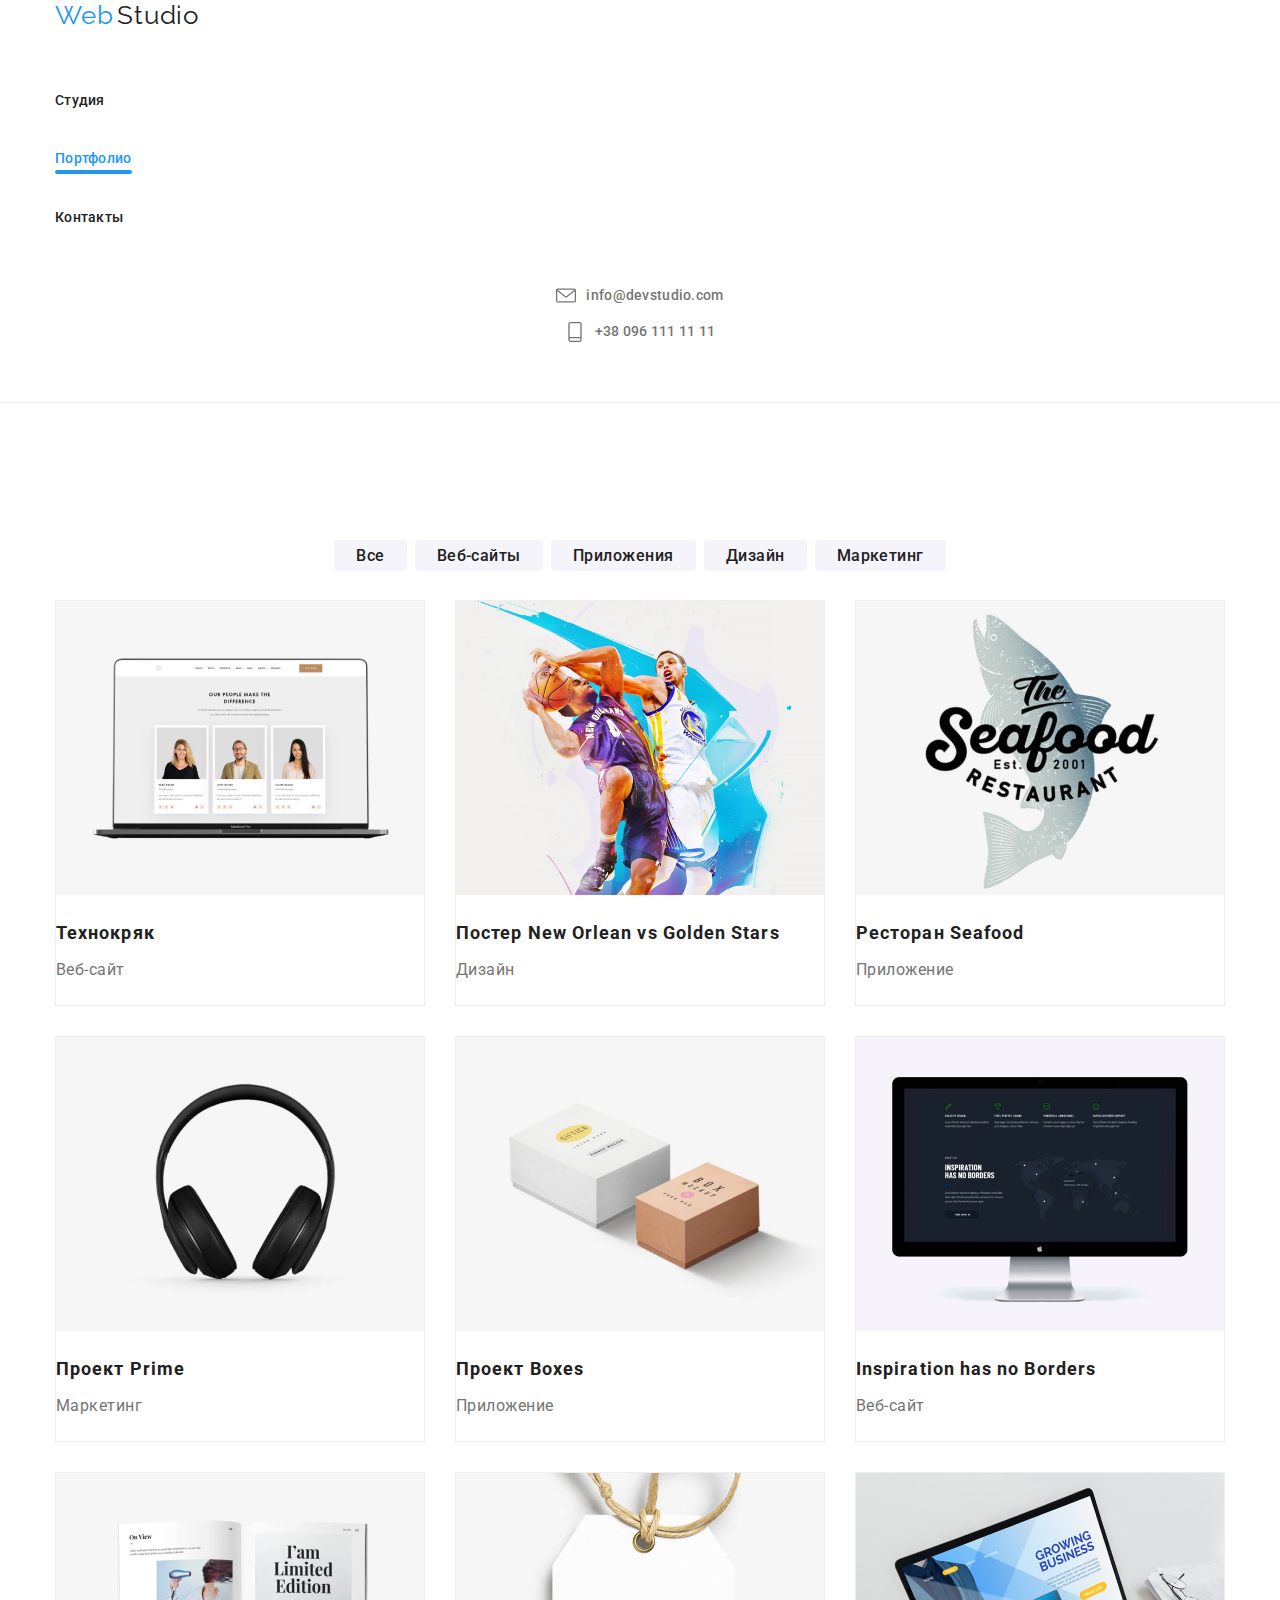
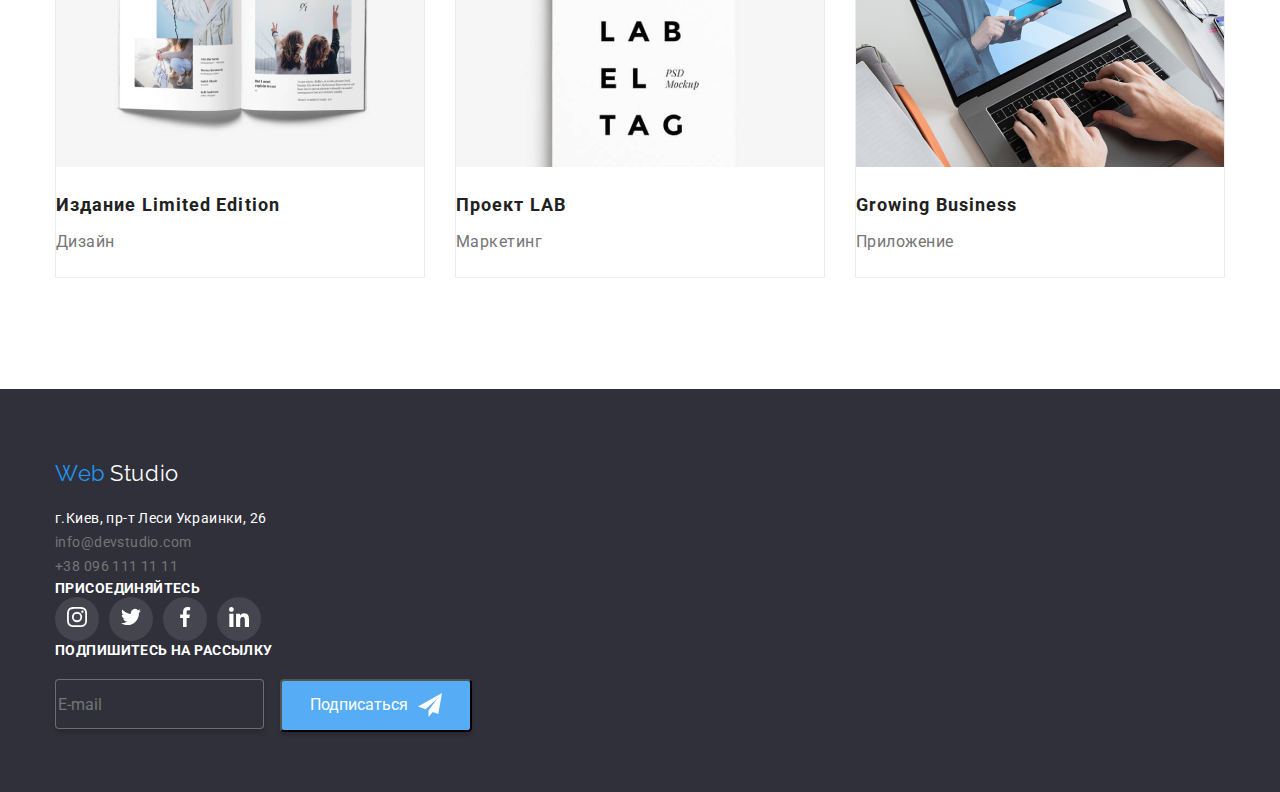
==== portfolio.html @ 60af939c "начало" ====
<!DOCTYPE html>
<html lang="ru">
	<head>
		<meta charset="UTF-8" />
		<meta name="viewport" content="width=device-width, initial-scale=1.0" />
		<title>Web Studio</title>
		<link
			href="https://fonts.googleapis.com/css2?family=Raleway:wght@700&family=Roboto:wght@400;500;700;900&display=swap"
			rel="stylesheet"
		/>
		<link
			rel="stylesheet"
			href="https://cdnjs.cloudflare.com/ajax/libs/modern-normalize/0.6.0/modern-normalize.min.css"
		/>
		<link rel="stylesheet" href="./css/portfolio.min.css" />
	</head>

	<body class="page">
		<header class="page-header">
			<div class="container">
				<nav class="main-nav">
					<a class="main-logo" href="./index.html">
						<span class="logo-partone">Web</span>
						<span class="logo-parttwo">Studio</span>
					</a>
					<ul class="site-nav list">
						<li class="item"><a href="./index.html" class="link">Студия</a></li>
						<li class="item">
							<a href="./portfolio.html" class="link current">Портфолио</a>
						</li>
						<li class="item"><a href="#" class="link">Контакты</a></li>
					</ul>

					<ul class="auth-nav">
						<li class="itemnav">
							<a href="mailto:info@devstudio.com" class="link">
								<svg class="icon-mail" width="20px" height="20px">
									<use href="./images/sprite.svg#icon-mail"></use>
								</svg>
								info@devstudio.com
							</a>
						</li>
						<li class="itemnav">
							<a href="tel:+380961111111" class="link">
								<svg class="icon-phone" width="20px" height="20px">
									<use href="./images/sprite.svg#icon-phone"></use>
								</svg>
								+38 096 111 11 11
							</a>
						</li>
					</ul>
				</nav>
			</div>
		</header>
		<!-- Герой -->
		<main>
			<section class="section-portfolio">
				<div class="container">
					<h1 class="hero-portfolio">Наши работы</h1>
					<ul class="filters">
						<li class="button-filters"><a href="#" class="button-primery">Все</a></li>
						<li class="button-filters"><a href="#" class="button-primery">Веб-сайты</a></li>
						<li class="button-filters"><a href="#" class="button-primery">Приложения</a></li>
						<li class="button-filters"><a href="#" class="button-primery">Дизайн</a></li>
						<li class="button-filters"><a href="#" class="button-primery">Маркетинг</a></li>
					</ul>
				</div>
				<div class="container">
					<ul class="projects">
						<li class="projects-box">
							<a href="">
								<div class="project-example">
									<img src="./images/pf-one.jpg" alt="Пример сайта" />
									<p class="portfolio-overlay">
										Технокряк это современная площадка распространения коронавируса. Компании используют эту платформу
										для цифрового шпионажа и атак на защищённые сервера конкурентов.
									</p>
								</div>
								<h2 class="portfolio-title">Технокряк</h2>
								<p class="portfolio-text">Веб-сайт</p>
							</a>
						</li>
						<li class="projects-box">
							<a href="">
								<div class="project-example">
									<img src="./images/pf-two.jpg" alt="Дизайн постера" />
									<p class="portfolio-overlay">
										Lorem ipsum, dolor sit amet consectetur adipisicing elit. Facere quibusdam in nihil aliquid. Unde
										perferendis sint dicta iure rerum!
									</p>
								</div>
								<h2 class="portfolio-title">Постер New Orlean vs Golden Stars</h2>
								<p class="portfolio-text">Дизайн</p>
							</a>
						</li>
						<li class="projects-box">
							<a href="">
								<div class="project-example">
									<img src="./images/pf-three.jpg" alt="Логотип приложения" />
									<p class="portfolio-overlay">
										Lorem ipsum, dolor sit amet consectetur adipisicing elit. Facere quibusdam in nihil aliquid. Unde
										perferendis sint dicta iure rerum!
									</p>
								</div>
								<h2 class="portfolio-title">Ресторан Seafood</h2>
								<p class="portfolio-text">Приложение</p>
							</a>
						</li>
						<li class="projects-box">
							<a href="">
								<div class="project-example">
									<img src="./images/pf-four.jpg" alt="Наушники" />
									<p class="portfolio-overlay">
										Lorem ipsum, dolor sit amet consectetur adipisicing elit. Facere quibusdam in nihil aliquid. Unde
										perferendis sint dicta iure rerum!
									</p>
								</div>
								<h2 class="portfolio-title">Проект Prime</h2>
								<p class="portfolio-text">Маркетинг</p>
							</a>
						</li>
						<li class="projects-box">
							<a href="">
								<div class="project-example">
									<img src="./images/pf-five.jpg" alt="Коробки" />
									<p class="portfolio-overlay">
										Lorem ipsum, dolor sit amet consectetur adipisicing elit. Facere quibusdam in nihil aliquid. Unde
										perferendis sint dicta iure rerum!
									</p>
								</div>
								<h2 class="portfolio-title">Проект Boxes</h2>
								<p class="portfolio-text">Приложение</p>
							</a>
						</li>
						<li class="projects-box">
							<a href="">
								<div class="project-example">
									<img src="./images/pf-six.jpg" alt="Монитор" />
									<p class="portfolio-overlay">
										Lorem ipsum, dolor sit amet consectetur adipisicing elit. Facere quibusdam in nihil aliquid. Unde
										perferendis sint dicta iure rerum!
									</p>
								</div>
								<h2 class="portfolio-title">Inspiration has no Borders</h2>
								<p class="portfolio-text">Веб-сайт</p>
							</a>
						</li>
						<li class="projects-box">
							<a href="">
								<div class="project-example">
									<img src="./images/pf-seven.jpg" alt="Дизайн издания" />
									<p class="portfolio-overlay">
										Lorem ipsum, dolor sit amet consectetur adipisicing elit. Facere quibusdam in nihil aliquid. Unde
										perferendis sint dicta iure rerum!
									</p>
								</div>
								<h2 class="portfolio-title">Издание Limited Edition</h2>
								<p class="portfolio-text">Дизайн</p>
							</a>
						</li>
						<li class="projects-box">
							<a href="">
								<div class="project-example">
									<img src="./images/pf-eight.jpg" alt="Бирка" />
									<p class="portfolio-overlay">
										Lorem ipsum, dolor sit amet consectetur adipisicing elit. Facere quibusdam in nihil aliquid. Unde
										perferendis sint dicta iure rerum!
									</p>
								</div>
								<h2 class="portfolio-title">Проект LAB</h2>
								<p class="portfolio-text">Маркетинг</p>
							</a>
						</li>
						<li class="projects-box">
							<a href="">
								<div class="project-example">
									<img src="./images/pf-nine.jpg" alt="Лептоп" />
									<p class="portfolio-overlay">
										Lorem ipsum, dolor sit amet consectetur adipisicing elit. Facere quibusdam in nihil aliquid. Unde
										perferendis sint dicta iure rerum!
									</p>
								</div>
								<h2 class="portfolio-title">Growing Business</h2>
								<p class="portfolio-text">Приложение</p>
							</a>
						</li>
					</ul>
				</div>
			</section>
		</main>

		<!-- Подвал -->
		<footer class="footer">
			<div class="container">
				<div class="address">
					<div class="footer-address">
						<a class="footer-logo" href="./index.html">
							<span class="logo-partone-bottom">Web</span>
							<span class="revtext-color">Studio</span>
						</a>
						<address>
							<p class="footer-text">г.Киев, пр-т Леси Украинки, 26</p>
						</address>
						<address>
							<a href="mailto:info@devstudio.com" class="link">info@devstudio.com</a>
							<br />
							<a href="tel:+380961111111" class="link">+38 096 111 11 11</a>
						</address>
					</div>
					<div class="footer-media">
						<b class="media-title">Присоединяйтесь</b>
						<ul class="media-connect">
							<li class="connect-link">
								<a href="#" class="footer-link" aria-label="Сылка на Instagram">
									<svg class="instagram-footer">
										<use href="./images/sprite-footer.svg#icon-instagram-footer"></use>
									</svg>
								</a>
							</li>
							<li class="connect-link">
								<a href="#" class="footer-link" aria-label="Сылка на Twitter">
									<svg class="twitter-footer">
										<use href="./images/sprite-footer.svg#icon-twitter-footer"></use>
									</svg>
								</a>
							</li>
							<li class="connect-link">
								<a href="#" class="footer-link" aria-label="Сылка на Facebook">
									<svg class="facebook-footer">
										<use href="./images/sprite-footer.svg#icon-facebook-footer"></use>
									</svg>
								</a>
							</li>
							<li class="connect-link">
								<a href="#" class="footer-link" aria-label="Сылка на LinkedIn">
									<svg class="linkedin-footer">
										<use href="./images/sprite-footer.svg#icon-linkedin-footer"></use>
									</svg>
								</a>
							</li>
						</ul>
					</div>
					<div class="footer-join">
						<b class="join-title">Подпишитесь на рассылку</b>
						<div>
							<label><input class="footer-input" type="email" name="mail" placeholder="E-mail" /></label>
							<button type="submit" class="join-send">
								Подписаться
								<svg class="join-icon">
									<use href="./images/sprite-three.svg#icon-icon-send"></use>
								</svg>
							</button>
						</div>
					</div>
				</div>
			</div>
		</footer>
		<script src="./js/modal.js"></script>
	</body>
</html>
---- css/portfolio.min.css ----
body{margin:0;font-family:Roboto, sans-serif}a{text-decoration:none}ul{list-style-type:none;margin-top:0px;margin-bottom:0px;-webkit-padding-start:0px;padding-inline-start:0px}img{margin-bottom:0px}.text{margin-top:0;margin-bottom:0;font-weight:400;font-size:14px;line-height:1.71;letter-spacing:0.03em}.container{padding-left:15px;padding-right:15px;margin-left:auto;margin-right:auto}@media screen and (min-width: 480px){.container{width:480px}}@media screen and (min-width: 768px){.container{width:768px}}@media screen and (min-width: 1200px){.container{width:1200px}}.page-header{border-bottom:1px solid #ececec}.main-nav{position:relative}@media screen and (max-width: 767px){.main-nav{display:-webkit-box;display:-ms-flexbox;display:flex;-webkit-box-align:center;-ms-flex-align:center;align-items:center;-webkit-box-pack:justify;-ms-flex-pack:justify;justify-content:space-between}}@media screen and (max-width: 1199px){.main-logo{padding-top:15px;padding-bottom:15px}}@media screen and (min-width: 1200px){.main-logo{padding-top:24px;padding-bottom:25px}}.logo-partone{color:#2196f3;font-family:Raleway, sans-serif}@media screen and (max-width: 1199px){.logo-partone{font-size:24px;line-height:1.17;letter-spacing:0.03em}}@media screen and (min-width: 1200px){.logo-partone{font-size:26px;line-height:1.19;letter-spacing:0.03em}}.logo-parttwo{color:#212121;font-family:Raleway, sans-serif}@media screen and (max-width: 1199px){.logo-parttwo{font-size:24px;line-height:1.17;letter-spacing:0.03em}}@media screen and (min-width: 1200px){.logo-parttwo{font-size:26px;line-height:1.19;letter-spacing:0.03em}}.burger-button{display:block;padding:0;border:none;background-color:transparent}.burger-button:hover{fill:#2196f3}@media screen and (min-width: 768px){.burger-button{display:none}}.burger-close{display:none}.burger-button.is-open .burger-close{display:block}.burger-button.is-open .burger-menu{display:none}.burger-container{display:none;position:absolute;top:100%;background-color:#fff;-webkit-box-shadow:0px 1px 3px rgba(0,0,0,0.16),0px 2px 4px rgba(0,0,0,0.08),0px 4px 8px rgba(0,0,0,0.04);box-shadow:0px 1px 3px rgba(0,0,0,0.16),0px 2px 4px rgba(0,0,0,0.08),0px 4px 8px rgba(0,0,0,0.04)}.burger-container.is-open{display:block;width:100%;text-align:center}.site-nav{display:block;padding-top:40px;padding-bottom:40px}.item{padding-top:20px;padding-bottom:20px}.item .link{color:#212121;font-weight:500;font-size:14px;line-height:1.14;letter-spacing:0.02em}.item .link:hover,.item .link:focus{color:#2196f3;-webkit-transition:250ms cubic-bezier(0.4, 0, 0.2, 1);transition:250ms cubic-bezier(0.4, 0, 0.2, 1)}.link.current{position:relative;padding-bottom:8px;color:#2196f3}.link.current::after{content:"";position:absolute;width:100%;height:4px;left:0;bottom:0;border-radius:2px;background-color:#2196f3}.auth-nav{display:block;padding-bottom:60px}.itemnav:not(:last-child){padding-bottom:16px}.itemnav .link{display:-webkit-box;display:-ms-flexbox;display:flex;-webkit-box-align:center;-ms-flex-align:center;align-items:center;-webkit-box-pack:center;-ms-flex-pack:center;justify-content:center;color:#757575;font-weight:500;font-size:14px;line-height:1.14;letter-spacing:0.02em}.itemnav .link:hover,.itemnav .link:focus{color:#2196f3;-webkit-transition:250ms cubic-bezier(0.4, 0, 0.2, 1);transition:250ms cubic-bezier(0.4, 0, 0.2, 1)}.icon-mail{margin-right:10px;fill:#757575}.icon-phone{margin-right:10px;fill:#757575}.itemnav .link:hover .icon-mail{fill:#2196f3;-webkit-transition:250ms cubic-bezier(0.4, 0, 0.2, 1);transition:250ms cubic-bezier(0.4, 0, 0.2, 1)}.itemnav .link:hover .icon-phone{fill:#2196f3;-webkit-transition:250ms cubic-bezier(0.4, 0, 0.2, 1);transition:250ms cubic-bezier(0.4, 0, 0.2, 1)}.section-feature{padding-bottom:94px}.section-work{padding-bottom:94px}@media screen and (max-width: 1199px){.section-work{display:none}}.section-clients{padding-bottom:60px}.section-title{margin-top:0;color:#212121;font-weight:700;font-size:36px;line-height:1.17;text-align:center;letter-spacing:0.03em}.section-portfolio{padding-top:106px;padding-bottom:81px}.hero-portfolio{margin:0;color:#fff}.filters{display:-webkit-box;display:-ms-flexbox;display:flex;-webkit-box-pack:center;-ms-flex-pack:center;justify-content:center;padding-bottom:34px}.button-filters:not(:last-child){margin-right:8px}.button-primery{font-weight:500;font-size:16px;line-height:1.26;text-align:center;letter-spacing:0.03em;border-radius:4px;padding:6px 22px;color:#212121;background-color:#f5f4fa;-webkit-transition:250ms cubic-bezier(0.4, 0, 0.2, 1);transition:250ms cubic-bezier(0.4, 0, 0.2, 1)}.button-primery:hover,.button-primery:focus{background-color:#2196f3;color:#fff;-webkit-box-shadow:0px 2px 2px rgba(0,0,0,0.12),0px 1px 2px rgba(0,0,0,0.08),0px 3px 1px rgba(0,0,0,0.1);box-shadow:0px 2px 2px rgba(0,0,0,0.12),0px 1px 2px rgba(0,0,0,0.08),0px 3px 1px rgba(0,0,0,0.1)}.projects{display:-webkit-box;display:-ms-flexbox;display:flex;-ms-flex-wrap:wrap;flex-wrap:wrap}.projects-box{width:calc((100% - 2 * 30px) / 3);margin-right:30px;margin-bottom:30px;border:1px solid #eeeeee}.projects-box:nth-child(3n){margin-right:0px}.projects-box:hover,.projects-box:focus{-webkit-box-shadow:1px 4px 6px rgba(0,0,0,0.16),0px 4px 4px rgba(0,0,0,0.06),0px 1px 1px rgba(0,0,0,0.12);box-shadow:1px 4px 6px rgba(0,0,0,0.16),0px 4px 4px rgba(0,0,0,0.06),0px 1px 1px rgba(0,0,0,0.12)}.projects-box:hover .project-example::before{opacity:1;-webkit-transform:translateY(0);transform:translateY(0)}.projects-box:hover .portfolio-overlay{opacity:1;-webkit-transform:translateY(0);transform:translateY(0)}.project-example{display:-webkit-box;display:-ms-flexbox;display:flex;position:relative;overflow:hidden}.project-example::before{display:inline-block;position:absolute;content:"";width:100%;height:100%;background-color:rgba(33,150,243,0.9);opacity:0;-webkit-transform:translateY(100%);transform:translateY(100%);-webkit-transition:250ms cubic-bezier(0.4, 0, 0.2, 1);transition:250ms cubic-bezier(0.4, 0, 0.2, 1)}.portfolio-overlay{display:-webkit-box;display:-ms-flexbox;display:flex;position:absolute;width:100%;margin:0;padding:63px 24px;color:#fff;font-weight:400;font-size:18px;line-height:1.56;letter-spacing:0.03em;opacity:0;-webkit-transform:translateY(100%);transform:translateY(100%);-webkit-transition:250ms cubic-bezier(0.4, 0, 0.2, 1);transition:250ms cubic-bezier(0.4, 0, 0.2, 1)}.portfolio-title{margin-top:20px;margin-bottom:4px;color:#212121;font-weight:700;font-size:18px;line-height:2;letter-spacing:0.06em}.portfolio-text{margin-top:0;margin-bottom:20px;color:#757575;font-weight:400;font-size:16px;line-height:1.87;letter-spacing:0.03em}address{font-style:normal}.footer{padding-top:72px;padding-bottom:60px;background-color:#2f303a}.logo-partone-bottom{color:#2196f3;font-family:Raleway, sans-serif;font-size:22px;line-height:1.18;letter-spacing:0.03em}.revtext-color{color:#fff;font-family:Raleway, sans-serif;font-size:22px;line-height:1.18;letter-spacing:0.03em}.footer-join{width:100%}.footer-text{margin-top:20px;margin-bottom:0px;padding:0;color:#ffffff;font-weight:400;font-size:14px;line-height:1.71;letter-spacing:0.03em}.address .link{margin-top:9px;color:#757575;font-weight:400;font-size:14px;line-height:1.71;letter-spacing:0.03em}.address .link:hover{-webkit-transition:250ms cubic-bezier(0.4, 0, 0.2, 1);transition:250ms cubic-bezier(0.4, 0, 0.2, 1);color:#2196f3}.media-title{margin-bottom:20px;color:#ffffff;font-weight:bold;font-size:14px;line-height:1.14;letter-spacing:0.03em;text-transform:uppercase}.media-connect{display:-webkit-box;display:-ms-flexbox;display:flex;-webkit-box-align:center;-ms-flex-align:center;align-items:center;-webkit-transition:250ms cubic-bezier(0.4, 0, 0.2, 1);transition:250ms cubic-bezier(0.4, 0, 0.2, 1)}.connect-link{display:-webkit-box;display:-ms-flexbox;display:flex;-webkit-box-pack:center;-ms-flex-pack:center;justify-content:center;-webkit-box-align:center;-ms-flex-align:center;align-items:center;width:44px;height:44px;border-radius:50%;background:rgba(255,255,255,0.1);-webkit-transition:250ms cubic-bezier(0.4, 0, 0.2, 1);transition:250ms cubic-bezier(0.4, 0, 0.2, 1)}.connect-link:not(:last-child){margin-right:10px}.connect-link:hover{background-color:#2196f3}.instagram-footer{width:20px;height:20px;fill:#ffffff}.twitter-footer{width:20px;height:20px;fill:#ffffff}.facebook-footer{width:20px;height:20px;fill:#ffffff}.linkedin-footer{width:20px;height:20px;fill:#ffffff}.join-title{display:inline-block;margin-bottom:20px;color:#fff;font-weight:bold;font-size:14px;line-height:1.14;letter-spacing:0.03em;text-transform:uppercase}.footer-input{height:50px;border:1px solid rgba(255,255,255,0.3);-webkit-box-shadow:0px 4px 4px rgba(0,0,0,0.15);box-shadow:0px 4px 4px rgba(0,0,0,0.15);border-radius:4px;background-color:#2f303a;color:#fff}.join-send{display:-webkit-inline-box;display:-ms-inline-flexbox;display:inline-flex;-webkit-box-align:center;-ms-flex-align:center;align-items:center;margin-left:12px;padding:10px 28px;background-color:#56adf5;-webkit-box-shadow:0px 4px 4px rgba(0,0,0,0.15);box-shadow:0px 4px 4px rgba(0,0,0,0.15);border-radius:4px;color:#fff;font-size:16px;line-height:1.81;cursor:pointer}.join-send:hover,.join-send:focus{background-color:#0a40f3;-webkit-transition:250ms cubic-bezier(0.4, 0, 0.2, 1);transition:250ms cubic-bezier(0.4, 0, 0.2, 1)}.join-icon{fill:#fff;width:24px;height:24px;margin-left:10px}
/*# sourceMappingURL=portfolio.min.css.map */
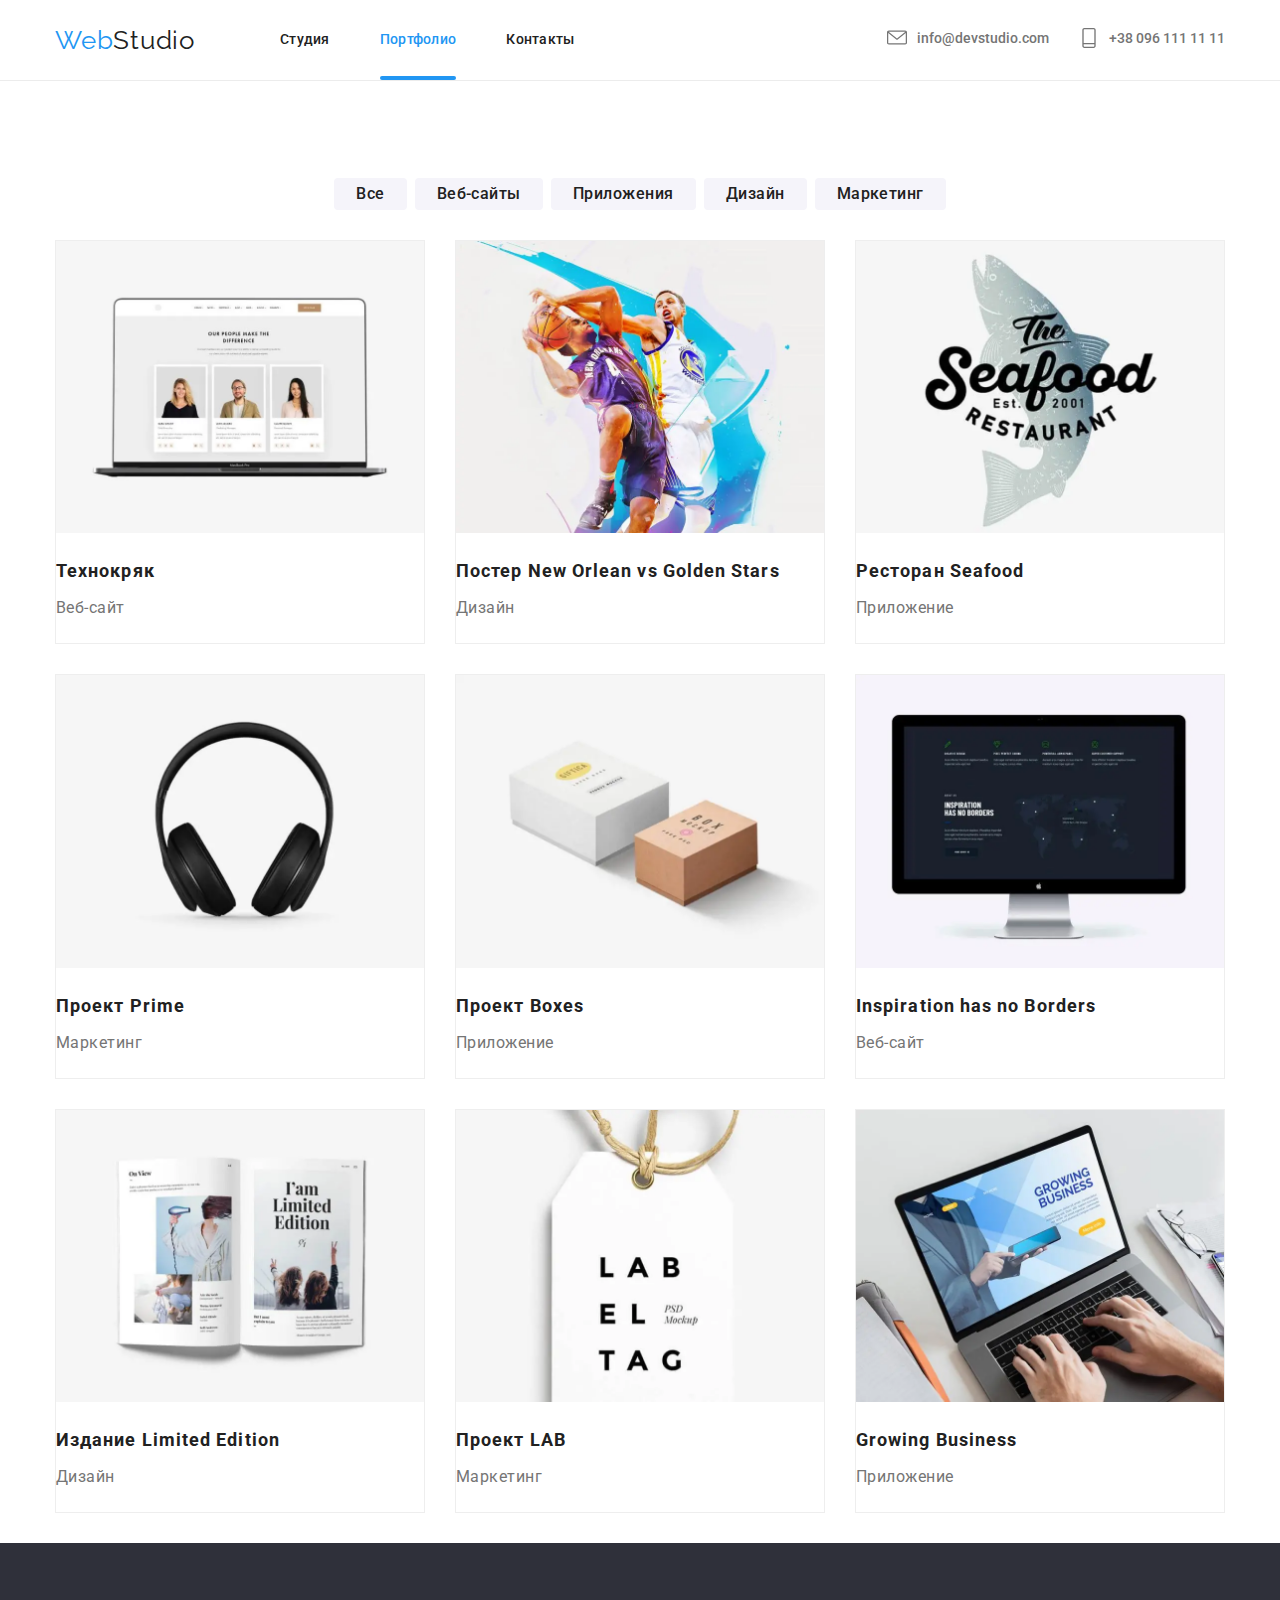
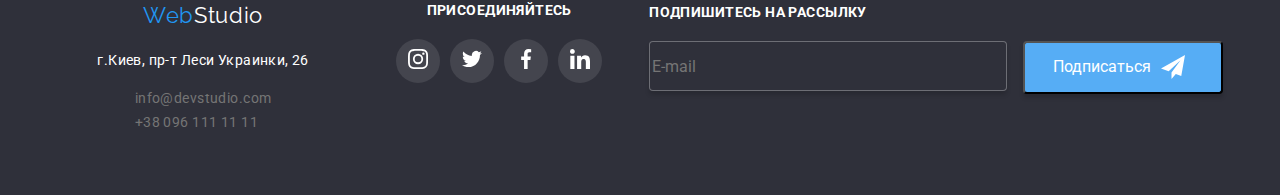
==== commit 13d179b6: "Полная адаптивка" ====
--- a/portfolio.html
+++ b/portfolio.html
@@ -12,7 +12,7 @@
 			rel="stylesheet"
 			href="https://cdnjs.cloudflare.com/ajax/libs/modern-normalize/0.6.0/modern-normalize.min.css"
 		/>
-		<link rel="stylesheet" href="./css/portfolio.min.css" />
+		<link rel="stylesheet" href="./css/main.min.css" />
 	</head>
 
 	<body class="page">
@@ -23,32 +23,45 @@
 						<span class="logo-partone">Web</span>
 						<span class="logo-parttwo">Studio</span>
 					</a>
-					<ul class="site-nav list">
-						<li class="item"><a href="./index.html" class="link">Студия</a></li>
-						<li class="item">
-							<a href="./portfolio.html" class="link current">Портфолио</a>
-						</li>
-						<li class="item"><a href="#" class="link">Контакты</a></li>
-					</ul>
-
-					<ul class="auth-nav">
-						<li class="itemnav">
-							<a href="mailto:info@devstudio.com" class="link">
-								<svg class="icon-mail" width="20px" height="20px">
-									<use href="./images/sprite.svg#icon-mail"></use>
-								</svg>
-								info@devstudio.com
-							</a>
-						</li>
-						<li class="itemnav">
-							<a href="tel:+380961111111" class="link">
-								<svg class="icon-phone" width="20px" height="20px">
-									<use href="./images/sprite.svg#icon-phone"></use>
-								</svg>
-								+38 096 111 11 11
-							</a>
-						</li>
-					</ul>
+					<button
+						type="button"
+						class="burger-button"
+						aria-expanded="false"
+						aria-controls="burger-container"
+						data-menu-button
+					>
+						<svg width="40" height="40" aria-label="Переключатель мобильного меню">
+							<use class="burger-menu" href="./images/sprite.svg#icon-menu"></use>
+							<use class="burger-close" href="./images/sprite.svg#icon-close"></use>
+						</svg>
+					</button>
+					<div class="burger-container" id="burger-container" data-menu>
+						<ul class="site-nav">
+							<li class="item"><a href="./index.html" class="link">Студия</a></li>
+							<li class="item">
+								<a href="./portfolio.html" class="link current">Портфолио</a>
+							</li>
+							<li class="item"><a href="#" class="link">Контакты</a></li>
+						</ul>
+						<ul class="auth-nav">
+							<li class="itemnav">
+								<a href="mailto:info@devstudio.com" class="link">
+									<svg class="icon-mail" width="20px" height="20px">
+										<use href="./images/sprite.svg#icon-mail"></use>
+									</svg>
+									info@devstudio.com
+								</a>
+							</li>
+							<li class="itemnav">
+								<a href="tel:+380961111111" class="link">
+									<svg class="icon-phone" width="20px" height="20px">
+										<use href="./images/sprite.svg#icon-phone"></use>
+									</svg>
+									+38 096 111 11 11
+								</a>
+							</li>
+						</ul>
+					</div>
 				</nav>
 			</div>
 		</header>
@@ -70,7 +83,54 @@
 						<li class="projects-box">
 							<a href="">
 								<div class="project-example">
-									<img src="./images/pf-one.jpg" alt="Пример сайта" />
+									<picture>
+										<source
+											srcset="
+												./images/tehdesk370.webp     370w,
+												./images/tehdesk370@2x.webp  740w,
+												./images/tehdesk370@3x.webp 1110w
+											"
+											type="image/webp"
+											media="(min-width: 1200px)"
+											sizes="{min-width: 1200px} 370px, {min-width: 768px} 354px, 450px "
+										/>
+										<source
+											srcset="
+												./images/tehtab354.webp     354w,
+												./images/tehtab354@2x.webp  708w,
+												./images/tehtab354@3x.webp 1062w
+											"
+											type="image/webp"
+											media="(min-width: 768px)"
+											sizes="{min-width: 1200px} 370px, {min-width: 768px} 354px, 450px "
+										/>
+										<source
+											srcset="
+												./images/tehmob450.webp     450w,
+												./images/tehmob450@2x.webp  900w,
+												./images/tehmob450@3x.webp 1350w
+											"
+											type="image/webp"
+											media="(max-width: 767px)"
+											sizes="{min-width: 1200px} 370px, {min-width: 768px} 354px, 450px "
+										/>
+										<img
+											srcset="
+												./images/tehmob450@2x.jpg   900w,
+												./images/tehmob450@3x.jpg  1350w,
+												./images/tehtab354.jpg      354w,
+												./images/tehtab354@2x.jpg   708w,
+												./images/tehtab354@3x.jpg  1062w,
+												./images/tehdesk370.jpg     370w,
+												./images/tehdesk370@2x.jpg  740w,
+												./images/tehdesk370@3x.jpg 1110w,
+												./images/tehmob450.jpg      450w
+											"
+											src="./images/tehdesk370.jpg"
+											alt="Технокряк"
+											sizes="{min-width: 1200px} 370px, {min-width: 768px} 354px, 450px "
+										/>
+									</picture>
 									<p class="portfolio-overlay">
 										Технокряк это современная площадка распространения коронавируса. Компании используют эту платформу
 										для цифрового шпионажа и атак на защищённые сервера конкурентов.
@@ -83,7 +143,54 @@
 						<li class="projects-box">
 							<a href="">
 								<div class="project-example">
-									<img src="./images/pf-two.jpg" alt="Дизайн постера" />
+									<picture>
+										<source
+											srcset="
+												./images/posdesk370.webp     370w,
+												./images/posdesk370@2x.webp  740w,
+												./images/posdesk370@3x.webp 1110w
+											"
+											type="image/webp"
+											media="(min-width: 1200px)"
+											sizes="{min-width: 1200px} 370px, {min-width: 768px} 354px, 450px "
+										/>
+										<source
+											srcset="
+												./images/postab354.webp     354w,
+												./images/postab354@2x.webp  708w,
+												./images/postab354@3x.webp 1062w
+											"
+											type="image/webp"
+											media="(min-width: 768px)"
+											sizes="{min-width: 1200px} 370px, {min-width: 768px} 354px, 450px "
+										/>
+										<source
+											srcset="
+												./images/posmob450.webp     450w,
+												./images/posmob450@2x.webp  900w,
+												./images/posmob450@3x.webp 1350w
+											"
+											type="image/webp"
+											media="(max-width: 767px)"
+											sizes="{min-width: 1200px} 370px, {min-width: 768px} 354px, 450px "
+										/>
+										<img
+											srcset="
+												./images/posmob450@2x.jpg   900w,
+												./images/posmob450@3x.jpg  1350w,
+												./images/postab354.jpg      354w,
+												./images/postab354@2x.jpg   708w,
+												./images/postab354@3x.jpg  1062w,
+												./images/posdesk370.jpg     370w,
+												./images/posdesk370@2x.jpg  740w,
+												./images/posdesk370@3x.jpg 1110w,
+												./images/posmob450.jpg      450w
+											"
+											src="./images/posdesk370.jpg"
+											alt="Постер"
+											sizes="{min-width: 1200px} 370px, {min-width: 768px} 354px, 450px "
+										/>
+									</picture>
 									<p class="portfolio-overlay">
 										Lorem ipsum, dolor sit amet consectetur adipisicing elit. Facere quibusdam in nihil aliquid. Unde
 										perferendis sint dicta iure rerum!
@@ -96,7 +203,54 @@
 						<li class="projects-box">
 							<a href="">
 								<div class="project-example">
-									<img src="./images/pf-three.jpg" alt="Логотип приложения" />
+									<picture>
+										<source
+											srcset="
+												./images/resdesk370.webp     370w,
+												./images/resdesk370@2x.webp  740w,
+												./images/resdesk370@3x.webp 1110w
+											"
+											type="image/webp"
+											media="(min-width: 1200px)"
+											sizes="{min-width: 1200px} 370px, {min-width: 768px} 354px, 450px "
+										/>
+										<source
+											srcset="
+												./images/restab354.webp     354w,
+												./images/restab354@2x.webp  708w,
+												./images/restab354@3x.webp 1062w
+											"
+											type="image/webp"
+											media="(min-width: 768px)"
+											sizes="{min-width: 1200px} 370px, {min-width: 768px} 354px, 450px "
+										/>
+										<source
+											srcset="
+												./images/resmob450.webp     450w,
+												./images/resmob450@2x.webp  900w,
+												./images/resmob450@3x.webp 1350w
+											"
+											type="image/webp"
+											media="(max-width: 767px)"
+											sizes="{min-width: 1200px} 370px, {min-width: 768px} 354px, 450px "
+										/>
+										<img
+											srcset="
+												./images/resmob450@2x.jpg   900w,
+												./images/resmob450@3x.jpg  1350w,
+												./images/restab354.jpg      354w,
+												./images/restab354@2x.jpg   708w,
+												./images/restab354@3x.jpg  1062w,
+												./images/resdesk370.jpg     370w,
+												./images/resdesk370@2x.jpg  740w,
+												./images/resdesk370@3x.jpg 1110w,
+												./images/resmob450.jpg      450w
+											"
+											src="./images/resdesk370.jpg"
+											alt="Ресторан"
+											sizes="{min-width: 1200px} 370px, {min-width: 768px} 354px, 450px "
+										/>
+									</picture>
 									<p class="portfolio-overlay">
 										Lorem ipsum, dolor sit amet consectetur adipisicing elit. Facere quibusdam in nihil aliquid. Unde
 										perferendis sint dicta iure rerum!
@@ -109,7 +263,54 @@
 						<li class="projects-box">
 							<a href="">
 								<div class="project-example">
-									<img src="./images/pf-four.jpg" alt="Наушники" />
+									<picture>
+										<source
+											srcset="
+												./images/pridesk370.webp     370w,
+												./images/pridesk370@2x.webp  740w,
+												./images/pridesk370@3x.webp 1110w
+											"
+											type="image/webp"
+											media="(min-width: 1200px)"
+											sizes="{min-width: 1200px} 370px, {min-width: 768px} 354px, 450px "
+										/>
+										<source
+											srcset="
+												./images/pritab354.webp     354w,
+												./images/pritab354@2x.webp  708w,
+												./images/pritab354@3x.webp 1062w
+											"
+											type="image/webp"
+											media="(min-width: 768px)"
+											sizes="{min-width: 1200px} 370px, {min-width: 768px} 354px, 450px "
+										/>
+										<source
+											srcset="
+												./images/primob450.webp     450w,
+												./images/primob450@2x.webp  900w,
+												./images/primob450@3x.webp 1350w
+											"
+											type="image/webp"
+											media="(max-width: 767px)"
+											sizes="{min-width: 1200px} 370px, {min-width: 768px} 354px, 450px "
+										/>
+										<img
+											srcset="
+												./images/primob450@2x.jpg   900w,
+												./images/primob450@3x.jpg  1350w,
+												./images/pritab354.jpg      354w,
+												./images/pritab354@2x.jpg   708w,
+												./images/pritab354@3x.jpg  1062w,
+												./images/pridesk370.jpg     370w,
+												./images/pridesk370@2x.jpg  740w,
+												./images/pridesk370@3x.jpg 1110w,
+												./images/primob450.jpg      450w
+											"
+											src="./images/pridesk370.jpg"
+											alt="Прайм"
+											sizes="{min-width: 1200px} 370px, {min-width: 768px} 354px, 450px "
+										/>
+									</picture>
 									<p class="portfolio-overlay">
 										Lorem ipsum, dolor sit amet consectetur adipisicing elit. Facere quibusdam in nihil aliquid. Unde
 										perferendis sint dicta iure rerum!
@@ -122,7 +323,54 @@
 						<li class="projects-box">
 							<a href="">
 								<div class="project-example">
-									<img src="./images/pf-five.jpg" alt="Коробки" />
+									<picture>
+										<source
+											srcset="
+												./images/boxdesk370.webp     370w,
+												./images/boxdesk370@2x.webp  740w,
+												./images/boxdesk370@3x.webp 1110w
+											"
+											type="image/webp"
+											media="(min-width: 1200px)"
+											sizes="{min-width: 1200px} 370px, {min-width: 768px} 354px, 450px "
+										/>
+										<source
+											srcset="
+												./images/boxtab354.webp     354w,
+												./images/boxtab354@2x.webp  708w,
+												./images/boxtab354@3x.webp 1062w
+											"
+											type="image/webp"
+											media="(min-width: 768px)"
+											sizes="{min-width: 1200px} 370px, {min-width: 768px} 354px, 450px "
+										/>
+										<source
+											srcset="
+												./images/boxmob450.webp     450w,
+												./images/boxmob450@2x.webp  900w,
+												./images/boxmob450@3x.webp 1350w
+											"
+											type="image/webp"
+											media="(max-width: 767px)"
+											sizes="{min-width: 1200px} 370px, {min-width: 768px} 354px, 450px "
+										/>
+										<img
+											srcset="
+												./images/boxmob450@2x.jpg   900w,
+												./images/boxmob450@3x.jpg  1350w,
+												./images/boxtab354.jpg      354w,
+												./images/boxtab354@2x.jpg   708w,
+												./images/boxtab354@3x.jpg  1062w,
+												./images/boxdesk370.jpg     370w,
+												./images/boxdesk370@2x.jpg  740w,
+												./images/boxdesk370@3x.jpg 1110w,
+												./images/boxmob450.jpg      450w
+											"
+											src="./images/boxdesk370.jpg"
+											alt="Коровки"
+											sizes="{min-width: 1200px} 370px, {min-width: 768px} 354px, 450px "
+										/>
+									</picture>
 									<p class="portfolio-overlay">
 										Lorem ipsum, dolor sit amet consectetur adipisicing elit. Facere quibusdam in nihil aliquid. Unde
 										perferendis sint dicta iure rerum!
@@ -135,7 +383,54 @@
 						<li class="projects-box">
 							<a href="">
 								<div class="project-example">
-									<img src="./images/pf-six.jpg" alt="Монитор" />
+									<picture>
+										<source
+											srcset="
+												./images/insdesk370.webp     370w,
+												./images/insdesk370@2x.webp  740w,
+												./images/insdesk370@3x.webp 1110w
+											"
+											type="image/webp"
+											media="(min-width: 1200px)"
+											sizes="{min-width: 1200px} 370px, {min-width: 768px} 354px, 450px "
+										/>
+										<source
+											srcset="
+												./images/instab354.webp     354w,
+												./images/instab354@2x.webp  708w,
+												./images/instab354@3x.webp 1062w
+											"
+											type="image/webp"
+											media="(min-width: 768px)"
+											sizes="{min-width: 1200px} 370px, {min-width: 768px} 354px, 450px "
+										/>
+										<source
+											srcset="
+												./images/insmob450.webp     450w,
+												./images/insmob450@2x.webp  900w,
+												./images/insmob450@3x.webp 1350w
+											"
+											type="image/webp"
+											media="(max-width: 767px)"
+											sizes="{min-width: 1200px} 370px, {min-width: 768px} 354px, 450px "
+										/>
+										<img
+											srcset="
+												./images/insmob450@2x.jpg   900w,
+												./images/insmob450@3x.jpg  1350w,
+												./images/instab354.jpg      354w,
+												./images/instab354@2x.jpg   708w,
+												./images/instab354@3x.jpg  1062w,
+												./images/insdesk370.jpg     370w,
+												./images/insdesk370@2x.jpg  740w,
+												./images/insdesk370@3x.jpg 1110w,
+												./images/insmob450.jpg      450w
+											"
+											src="./images/insdesk370.jpg"
+											alt="Без границ"
+											sizes="{min-width: 1200px} 370px, {min-width: 768px} 354px, 450px "
+										/>
+									</picture>
 									<p class="portfolio-overlay">
 										Lorem ipsum, dolor sit amet consectetur adipisicing elit. Facere quibusdam in nihil aliquid. Unde
 										perferendis sint dicta iure rerum!
@@ -148,7 +443,54 @@
 						<li class="projects-box">
 							<a href="">
 								<div class="project-example">
-									<img src="./images/pf-seven.jpg" alt="Дизайн издания" />
+									<picture>
+										<source
+											srcset="
+												./images/limdesk370.webp     370w,
+												./images/limdesk370@2x.webp  740w,
+												./images/limdesk370@3x.webp 1110w
+											"
+											type="image/webp"
+											media="(min-width: 1200px)"
+											sizes="{min-width: 1200px} 370px, {min-width: 768px} 354px, 450px "
+										/>
+										<source
+											srcset="
+												./images/limtab354.webp     354w,
+												./images/limtab354@2x.webp  708w,
+												./images/limtab354@3x.webp 1062w
+											"
+											type="image/webp"
+											media="(min-width: 768px)"
+											sizes="{min-width: 1200px} 370px, {min-width: 768px} 354px, 450px "
+										/>
+										<source
+											srcset="
+												./images/limmob450.webp     450w,
+												./images/limmob450@2x.webp  900w,
+												./images/limmob450@3x.webp 1350w
+											"
+											type="image/webp"
+											media="(max-width: 767px)"
+											sizes="{min-width: 1200px} 370px, {min-width: 768px} 354px, 450px "
+										/>
+										<img
+											srcset="
+												./images/limmob450@2x.jpg   900w,
+												./images/limmob450@3x.jpg  1350w,
+												./images/limtab354.jpg      354w,
+												./images/limtab354@2x.jpg   708w,
+												./images/limtab354@3x.jpg  1062w,
+												./images/limdesk370.jpg     370w,
+												./images/limdesk370@2x.jpg  740w,
+												./images/limdesk370@3x.jpg 1110w,
+												./images/limmob450.jpg      450w
+											"
+											src="./images/limdesk370.jpg"
+											alt="Дизайн издания"
+											sizes="{min-width: 1200px} 370px, {min-width: 768px} 354px, 450px "
+										/>
+									</picture>
 									<p class="portfolio-overlay">
 										Lorem ipsum, dolor sit amet consectetur adipisicing elit. Facere quibusdam in nihil aliquid. Unde
 										perferendis sint dicta iure rerum!
@@ -161,7 +503,54 @@
 						<li class="projects-box">
 							<a href="">
 								<div class="project-example">
-									<img src="./images/pf-eight.jpg" alt="Бирка" />
+									<picture>
+										<source
+											srcset="
+												./images/labdesk370.webp     370w,
+												./images/labdesk370@2x.webp  740w,
+												./images/labdesk370@3x.webp 1110w
+											"
+											type="image/webp"
+											media="(min-width: 1200px)"
+											sizes="{min-width: 1200px} 370px, {min-width: 768px} 354px, 450px "
+										/>
+										<source
+											srcset="
+												./images/labtab354.webp     354w,
+												./images/labtab354@2x.webp  708w,
+												./images/labtab354@3x.webp 1062w
+											"
+											type="image/webp"
+											media="(min-width: 768px)"
+											sizes="{min-width: 1200px} 370px, {min-width: 768px} 354px, 450px "
+										/>
+										<source
+											srcset="
+												./images/labmob450.webp     450w,
+												./images/labmob450@2x.webp  900w,
+												./images/labmob450@3x.webp 1350w
+											"
+											type="image/webp"
+											media="(max-width: 767px)"
+											sizes="{min-width: 1200px} 370px, {min-width: 768px} 354px, 450px "
+										/>
+										<img
+											srcset="
+												./images/labmob450@2x.jpg   900w,
+												./images/labmob450@3x.jpg  1350w,
+												./images/labtab354.jpg      354w,
+												./images/labtab354@2x.jpg   708w,
+												./images/labtab354@3x.jpg  1062w,
+												./images/labdesk370.jpg     370w,
+												./images/labdesk370@2x.jpg  740w,
+												./images/labdesk370@3x.jpg 1110w,
+												./images/labmob450.jpg      450w
+											"
+											src="./images/labdesk370.jpg"
+											alt="Бирка"
+											sizes="{min-width: 1200px} 370px, {min-width: 768px} 354px, 450px "
+										/>
+									</picture>
 									<p class="portfolio-overlay">
 										Lorem ipsum, dolor sit amet consectetur adipisicing elit. Facere quibusdam in nihil aliquid. Unde
 										perferendis sint dicta iure rerum!
@@ -174,7 +563,54 @@
 						<li class="projects-box">
 							<a href="">
 								<div class="project-example">
-									<img src="./images/pf-nine.jpg" alt="Лептоп" />
+									<picture>
+										<source
+											srcset="
+												./images/busdesk370.webp     370w,
+												./images/busdesk370@2x.webp  740w,
+												./images/busdesk370@3x.webp 1110w
+											"
+											type="image/webp"
+											media="(min-width: 1200px)"
+											sizes="{min-width: 1200px} 370px, {min-width: 768px} 354px, 450px "
+										/>
+										<source
+											srcset="
+												./images/bustab354.webp     354w,
+												./images/bustab354@2x.webp  708w,
+												./images/bustab354@3x.webp 1062w
+											"
+											type="image/webp"
+											media="(min-width: 768px)"
+											sizes="{min-width: 1200px} 370px, {min-width: 768px} 354px, 450px "
+										/>
+										<source
+											srcset="
+												./images/busmob450.webp     450w,
+												./images/busmob450@2x.webp  900w,
+												./images/busmob450@3x.webp 1350w
+											"
+											type="image/webp"
+											media="(max-width: 767px)"
+											sizes="{min-width: 1200px} 370px, {min-width: 768px} 354px, 450px "
+										/>
+										<img
+											srcset="
+												./images/busmob450@2x.jpg   900w,
+												./images/busmob450@3x.jpg  1350w,
+												./images/bustab354.jpg      354w,
+												./images/bustab354@2x.jpg   708w,
+												./images/bustab354@3x.jpg  1062w,
+												./images/busdesk370.jpg     370w,
+												./images/busdesk370@2x.jpg  740w,
+												./images/busdesk370@3x.jpg 1110w,
+												./images/busmob450.jpg      450w
+											"
+											src="./images/busdesk370.jpg"
+											alt="Бизнес"
+											sizes="{min-width: 1200px} 370px, {min-width: 768px} 354px, 450px "
+										/>
+									</picture>
 									<p class="portfolio-overlay">
 										Lorem ipsum, dolor sit amet consectetur adipisicing elit. Facere quibusdam in nihil aliquid. Unde
 										perferendis sint dicta iure rerum!
@@ -255,6 +691,6 @@
 				</div>
 			</div>
 		</footer>
-		<script src="./js/modal.js"></script>
+		<script src="./js/burger.js"></script>
 	</body>
 </html>
--- a/css/main.min.css
+++ b/css/main.min.css
@@ -0,0 +1,2 @@
+body{margin:0;font-family:Roboto, sans-serif}a{text-decoration:none}ul{list-style-type:none;margin-top:0px;margin-bottom:0px;-webkit-padding-start:0px;padding-inline-start:0px}img{display:block;max-width:100%;height:auto;margin-bottom:0px}.text{margin-top:0;margin-bottom:0;font-weight:400;font-size:14px;line-height:1.71;letter-spacing:0.03em}.container{padding-left:15px;padding-right:15px;margin-left:auto;margin-right:auto}@media screen and (max-width: 480px){.container{max-width:480px}}@media screen and (min-width: 480px){.container{width:480px}}@media screen and (min-width: 768px){.container{width:768px}}@media screen and (min-width: 1200px){.container{width:1200px}}.page-header{position:relative;border-bottom:1px solid #ececec}@media screen and (max-width: 767px){.main-nav{display:-webkit-box;display:-ms-flexbox;display:flex;-webkit-box-align:center;-ms-flex-align:center;align-items:center;-webkit-box-pack:justify;-ms-flex-pack:justify;justify-content:space-between;height:60px}}@media screen and (max-width: 1199px){.main-nav{display:-webkit-box;display:-ms-flexbox;display:flex;-webkit-box-align:center;-ms-flex-align:center;align-items:center;-webkit-box-pack:justify;-ms-flex-pack:justify;justify-content:space-between;height:80px}}@media screen and (min-width: 1200px){.main-nav{display:-webkit-box;display:-ms-flexbox;display:flex;-webkit-box-align:center;-ms-flex-align:center;align-items:center;-ms-flex-pack:distribute;justify-content:space-around;margin-left:auto;margin-right:auto;height:80px}}@media screen and (max-width: 1199px){.main-logo{padding-top:15px;padding-bottom:15px}}@media screen and (min-width: 1200px){.main-logo{display:-webkit-box;display:-ms-flexbox;display:flex;margin-right:85px}}.logo-partone{color:#2196f3;font-family:Raleway, sans-serif}@media screen and (max-width: 1199px){.logo-partone{font-size:24px;line-height:1.17;letter-spacing:0.03em}}@media screen and (min-width: 1200px){.logo-partone{font-size:26px;line-height:1.19;letter-spacing:0.03em}}.logo-parttwo{color:#212121;font-family:Raleway, sans-serif}@media screen and (max-width: 1199px){.logo-parttwo{font-size:24px;line-height:1.17;letter-spacing:0.03em}}@media screen and (min-width: 1200px){.logo-parttwo{font-size:26px;line-height:1.19;letter-spacing:0.03em}}.burger-button{display:-webkit-inline-box;display:-ms-inline-flexbox;display:inline-flex;margin:0;padding:0;border:none;background-color:transparent}.burger-button:hover{fill:#2196f3}@media screen and (min-width: 768px){.burger-button{display:none}}.burger-button .burger-close{display:none}.burger-button.is-open .burger-close{display:block}.burger-button.is-open .burger-menu{display:none}@media screen and (max-width: 767px){.burger-container{display:none;position:absolute;top:100%;left:0;width:100%;text-align:center;background-color:#fff;-webkit-box-shadow:0px 1px 3px rgba(0,0,0,0.16),0px 2px 4px rgba(0,0,0,0.08),0px 4px 8px rgba(0,0,0,0.04);box-shadow:0px 1px 3px rgba(0,0,0,0.16),0px 2px 4px rgba(0,0,0,0.08),0px 4px 8px rgba(0,0,0,0.04)}.burger-container.is-open{display:block;z-index:1;font-size:18px}}@media screen and (min-width: 768px){.burger-container{display:-webkit-box;display:-ms-flexbox;display:flex;font-size:14px}}@media screen and (min-width: 1200px){.burger-container{-webkit-box-flex:1;-ms-flex-positive:1;flex-grow:1;font-size:14px;-webkit-box-align:center;-ms-flex-align:center;align-items:center;-webkit-box-pack:justify;-ms-flex-pack:justify;justify-content:space-between}}@media screen and (max-width: 767px){.site-nav{display:block;padding-top:40px;padding-bottom:40px}}@media screen and (min-width: 768px){.site-nav{-webkit-box-align:center;-ms-flex-align:center;align-items:center;display:-webkit-box;display:-ms-flexbox;display:flex;font-size:12px}}@media screen and (min-width: 1200px){.site-nav{display:-webkit-box;display:-ms-flexbox;display:flex;font-size:14px}}@media screen and (max-width: 767px){.site-nav .item{padding-bottom:20px;padding-top:20px}}@media screen and (min-width: 768px){.site-nav .item:not(:last-child){margin-right:50px}}.item .link{display:-webkit-inline-box;display:-ms-inline-flexbox;display:inline-flex;-webkit-box-align:center;-ms-flex-align:center;align-items:center;color:#212121;font-weight:500;font-size:14px;line-height:1.14;letter-spacing:0.02em}.item .link:hover,.item .link:focus{color:#2196f3;-webkit-transition:250ms cubic-bezier(0.4, 0, 0.2, 1);transition:250ms cubic-bezier(0.4, 0, 0.2, 1)}@media screen and (max-width: 767px){.item .link{padding-bottom:8px;padding-top:8px}}@media screen and (min-width: 768px){.item .link{min-height:80px}}.link.current{position:relative;color:#2196f3}.link.current::after{content:"";position:absolute;width:100%;height:4px;left:0;bottom:0;border-radius:2px;background-color:#2196f3}@media screen and (max-width: 767px){.link.current{padding-bottom:8px}}@media screen and (max-width: 767px){.auth-nav{display:block;padding-bottom:60px}}@media screen and (max-width: 1199px){.auth-nav{display:-webkit-box;display:-ms-flexbox;display:flex;-webkit-box-orient:vertical;-webkit-box-direction:normal;-ms-flex-direction:column;flex-direction:column;-webkit-box-pack:center;-ms-flex-pack:center;justify-content:center;font-size:12px;line-height:1.14;letter-spacing:0.02em}}@media screen and (min-width: 768px) and (max-width: 1199px){.auth-nav{margin-left:84px}}@media screen and (min-width: 1200px){.auth-nav{display:-webkit-box;display:-ms-flexbox;display:flex}}@media screen and (min-width: 768px) and (max-width: 1199px){.itemnav:not(:last-child){padding-bottom:10px}}@media screen and (min-width: 1200px){.itemnav:not(:last-child){margin-right:30px}}.itemnav .link{display:-webkit-inline-box;display:-ms-inline-flexbox;display:inline-flex;-webkit-box-align:center;-ms-flex-align:center;align-items:center;-webkit-box-pack:center;-ms-flex-pack:center;justify-content:center;color:#757575;font-weight:500}.itemnav .link:hover,.itemnav .link:focus{color:#2196f3;-webkit-transition:250ms cubic-bezier(0.4, 0, 0.2, 1);transition:250ms cubic-bezier(0.4, 0, 0.2, 1)}.icon-mail{margin-right:10px;fill:#757575}.icon-phone{margin-right:10px;fill:#757575}.itemnav .link:hover .icon-mail{fill:#2196f3;-webkit-transition:250ms cubic-bezier(0.4, 0, 0.2, 1);transition:250ms cubic-bezier(0.4, 0, 0.2, 1)}.itemnav .link:hover .icon-phone{fill:#2196f3;-webkit-transition:250ms cubic-bezier(0.4, 0, 0.2, 1);transition:250ms cubic-bezier(0.4, 0, 0.2, 1)}.hero{display:-webkit-box;display:-ms-flexbox;display:flex;-webkit-box-orient:vertical;-webkit-box-direction:normal;-ms-flex-direction:column;flex-direction:column;background-color:rgba(47,48,58,0.8);text-align:center;-webkit-box-align:center;-ms-flex-align:center;align-items:center;-webkit-box-pack:center;-ms-flex-pack:center;justify-content:center;max-width:100%;height:400px;margin-left:auto;margin-right:auto;background-image:-webkit-gradient(linear, left top, right top, from(rgba(47,48,58,0.8)), to(rgba(47,48,58,0.8))),url(../../images/hero-480.jpg);background-image:linear-gradient(to right, rgba(47,48,58,0.8), rgba(47,48,58,0.8)),url(../../images/hero-480.jpg);background-position:50% 50%;background-repeat:no-repeat;background-size:cover}@media screen and (min-device-pixel-ratio: 2), screen and (-webkit-min-device-pixel-ratio: 2), screen and (min-resolution: 192dpi), screen and (min-resolution: 2dppx){.hero{background-image:-webkit-gradient(linear, left top, right top, from(rgba(47,48,58,0.8)), to(rgba(47,48,58,0.8))),url("../../images/hero-480@2x.jpg");background-image:linear-gradient(to right, rgba(47,48,58,0.8), rgba(47,48,58,0.8)),url("../../images/hero-480@2x.jpg")}}@media screen and (min-device-pixel-ratio: 3), screen and (-webkit-min-device-pixel-ratio: 3), screen and (min-resolution: 288dpi), screen and (min-resolution: 3dppx){.hero{background-image:-webkit-gradient(linear, left top, right top, from(rgba(47,48,58,0.8)), to(rgba(47,48,58,0.8))),url("../../images/hero-480@3x.jpg");background-image:linear-gradient(to right, rgba(47,48,58,0.8), rgba(47,48,58,0.8)),url("../../images/hero-480@3x.jpg")}}@media screen and (min-width: 481px){.hero{background-image:-webkit-gradient(linear, left top, right top, from(rgba(47,48,58,0.8)), to(rgba(47,48,58,0.8))),url(../../images/hero-768.jpg);background-image:linear-gradient(to right, rgba(47,48,58,0.8), rgba(47,48,58,0.8)),url(../../images/hero-768.jpg)}}@media screen and (min-width: 481px) and (min-device-pixel-ratio: 2), screen and (min-width: 481px) and (-webkit-min-device-pixel-ratio: 2), screen and (min-width: 481px) and (min-resolution: 192dpi), screen and (min-width: 481px) and (min-resolution: 2dppx){.hero{background-image:-webkit-gradient(linear, left top, right top, from(rgba(47,48,58,0.8)), to(rgba(47,48,58,0.8))),url("../../images/hero-768@2x.jpg");background-image:linear-gradient(to right, rgba(47,48,58,0.8), rgba(47,48,58,0.8)),url("../../images/hero-768@2x.jpg")}}@media screen and (min-width: 481px) and (min-device-pixel-ratio: 3), screen and (min-width: 481px) and (-webkit-min-device-pixel-ratio: 3), screen and (min-width: 481px) and (min-resolution: 288dpi), screen and (min-width: 481px) and (min-resolution: 3dppx){.hero{background-image:-webkit-gradient(linear, left top, right top, from(rgba(47,48,58,0.8)), to(rgba(47,48,58,0.8))),url("../../images/hero-768@3x.jpg");background-image:linear-gradient(to right, rgba(47,48,58,0.8), rgba(47,48,58,0.8)),url("../../images/hero-768@3x.jpg")}}@media screen and (min-width: 769px){.hero{height:600px;background-image:-webkit-gradient(linear, left top, right top, from(rgba(47,48,58,0.8)), to(rgba(47,48,58,0.8))),url(../../images/hero-1200.jpg);background-image:linear-gradient(to right, rgba(47,48,58,0.8), rgba(47,48,58,0.8)),url(../../images/hero-1200.jpg)}}@media screen and (min-width: 769px) and (min-device-pixel-ratio: 2), screen and (min-width: 769px) and (-webkit-min-device-pixel-ratio: 2), screen and (min-width: 769px) and (min-resolution: 192dpi), screen and (min-width: 769px) and (min-resolution: 2dppx){.hero{background-image:-webkit-gradient(linear, left top, right top, from(rgba(47,48,58,0.8)), to(rgba(47,48,58,0.8))),url("../../images/hero-1200@2x.jpg");background-image:linear-gradient(to right, rgba(47,48,58,0.8), rgba(47,48,58,0.8)),url("../../images/hero-1200@2x.jpg")}}@media screen and (min-width: 769px) and (min-device-pixel-ratio: 3), screen and (min-width: 769px) and (-webkit-min-device-pixel-ratio: 3), screen and (min-width: 769px) and (min-resolution: 288dpi), screen and (min-width: 769px) and (min-resolution: 3dppx){.hero{background-image:-webkit-gradient(linear, left top, right top, from(rgba(47,48,58,0.8)), to(rgba(47,48,58,0.8))),url("../../images/hero-1200@3x.jpg");background-image:linear-gradient(to right, rgba(47,48,58,0.8), rgba(47,48,58,0.8)),url("../../images/hero-1200@3x.jpg")}}.hero-title{-webkit-box-align:center;-ms-flex-align:center;align-items:center;-webkit-box-pack:center;-ms-flex-pack:center;justify-content:center;margin:0;color:#fff;font-weight:900}@media screen and (max-width: 1199px){.hero-title{margin-bottom:30px;font-size:26px;line-height:1.62;letter-spacing:0.06em;text-transform:uppercase}}@media screen and (min-width: 1200px){.hero-title{margin-top:118;margin-bottom:46px;font-size:44px;line-height:1.36;letter-spacing:0.06em;text-transform:uppercase}}.button{padding:10px 32px;color:#fff;background-color:#2196f3;border-radius:4px;border-color:#2196f3;-webkit-box-shadow:0px 4px 4px rgba(0,0,0,0.15);box-shadow:0px 4px 4px rgba(0,0,0,0.15);font-weight:bold;font-size:16px;line-height:1.88;text-align:center;letter-spacing:0.06em;cursor:pointer}.button:hover,.button:focus{background-color:#0a40f3;border-color:#0a40f3;-webkit-transition:250ms cubic-bezier(0.4, 0, 0.2, 1);transition:250ms cubic-bezier(0.4, 0, 0.2, 1)}.backdrop{position:fixed;top:0;left:0;width:100%;height:100%;padding-top:93px;padding-right:15px;padding-left:15px;background-color:rgba(0,0,0,0.2);opacity:1;-webkit-transition:opacity 250ms cubic-bezier(0.4, 0, 0.2, 1);transition:opacity 250ms cubic-bezier(0.4, 0, 0.2, 1);overflow-y:scroll}.backdrop.is-hidden{opacity:0;pointer-events:none}.backdrop.is-hidden .modal{-webkit-transform:translate(-50%, -50%) scale(1.3);transform:translate(-50%, -50%) scale(1.3)}.modal{display:-webkit-box;display:-ms-flexbox;display:flex;-webkit-box-orient:vertical;-webkit-box-direction:normal;-ms-flex-direction:column;flex-direction:column;position:absolute;top:50%;left:50%;-webkit-transform:translate(-50%, -50%) scale(1);transform:translate(-50%, -50%) scale(1);-webkit-transition:-webkit-transform 250ms cubic-bezier(0.4, 0, 0.2, 1);transition:-webkit-transform 250ms cubic-bezier(0.4, 0, 0.2, 1);transition:transform 250ms cubic-bezier(0.4, 0, 0.2, 1);transition:transform 250ms cubic-bezier(0.4, 0, 0.2, 1), -webkit-transform 250ms cubic-bezier(0.4, 0, 0.2, 1);background-color:#fff;padding-top:40px;padding-bottom:40px;padding-left:40px;padding-right:40px;-webkit-box-shadow:0px 2px 1px rgba(0,0,0,0.2),0px 1px 1px rgba(0,0,0,0.14),0px 1px 3px rgba(0,0,0,0.12);box-shadow:0px 2px 1px rgba(0,0,0,0.2),0px 1px 1px rgba(0,0,0,0.14),0px 1px 3px rgba(0,0,0,0.12);border-radius:4px}@media screen and (max-width: 1199px){.modal{width:450px}}@media screen and (min-width: 1200px){.modal{width:528px}}.modal-title{font-size:20px;font-weight:700;line-height:1.5;letter-spacing:0.03em}.form{margin-top:30px}.form-field{position:relative;display:-webkit-box;display:-ms-flexbox;display:flex;-webkit-box-align:baseline;-ms-flex-align:baseline;align-items:baseline;margin-bottom:28px}.form-input{width:100%;margin:0;padding:12px 10px 12px 42px;font:inherit;border-radius:4px;border:1px solid rgba(33,33,33,0.2)}.form-label{position:absolute;top:50%;left:42px;-webkit-transform:translateY(-50%);transform:translateY(-50%);-webkit-transition:250ms cubic-bezier(0.4, 0, 0.2, 1);transition:250ms cubic-bezier(0.4, 0, 0.2, 1);font-size:14px;line-height:1.14px;letter-spacing:0.01em}.form-label:hover,.form-label:focus{color:#2196f3}.icon-modal{position:absolute;left:19px;top:50%;-webkit-transform:translateY(-50%);transform:translateY(-50%)}.form-field:focus-within>.icon-modal{fill:#2196f3}.form-field:focus-within>.form-label{top:-10px;left:19px;color:#2196f3}.form-field:hover .form-input,.form-field:focus .form-input{border:1px solid #2196f3;outline:none}.form-input:not(:placeholder-shown)+.form-label{top:-10px;left:19px}.textarea{width:100%;height:120px;margin-top:0;margin-bottom:20px;padding:12px 16px}.field-policy{margin-bottom:30px}.checkbox{-webkit-appearance:none;-moz-appearance:none;appearance:none;position:absolute}.send{display:-webkit-inline-box;display:-ms-inline-flexbox;display:inline-flex;-webkit-box-align:center;-ms-flex-align:center;align-items:center;min-width:200px;min-height:50px;padding:10px 55px;margin:auto;background-color:#188ce8;-webkit-box-shadow:0px 4px 4px rgba(0,0,0,0.15);box-shadow:0px 4px 4px rgba(0,0,0,0.15);border:none;border-radius:4px;font-weight:700;font-size:16px;line-height:1.88;text-align:center;letter-spacing:0.06em;color:#fff;cursor:pointer}.checkbox-text{font-family:Roboto, sans-serif;font-size:12px}@media screen and (max-width: 1199px){.checkbox-text{display:-webkit-box;display:-ms-flexbox;display:flex;-webkit-box-align:center;-ms-flex-align:center;align-items:center;font-size:12px;font-weight:400;line-height:1.17;letter-spacing:0.03em}}@media screen and (min-width: 1200px){.checkbox-text{display:-webkit-box;display:-ms-flexbox;display:flex;-webkit-box-align:center;-ms-flex-align:center;align-items:center;font-size:14px;font-weight:400;line-height:1.17;letter-spacing:0.03em}}.icon-check{width:16px;height:15px;margin-right:9px;border-radius:2px;border:2px solid #212121}.checkbox:checked+.icon-check{border-color:#2196f3;background-color:#2196f3;background-image:url(../images/check.svg);background-size:contain;background-origin:border-box}.contract{text-decoration:underline;color:#2196f3;font-family:Roboto, sans-serif;font-size:12px;font-weight:400;text-align:right;line-height:1.71;letter-spacing:0.03em}@media screen and (max-width: 1199px){.contract{font-size:12px}}@media screen and (min-width: 1200px){.contract{display:contents;font-size:14px}}.close{position:absolute;top:8px;right:8px;padding:0;margin:0;width:30px;height:30px;border-radius:50%;border:1px solid rgba(0,0,0,0.1);background-color:#fff;outline:none;cursor:pointer}.close:hover,.close:focus{fill:#2196f3}.icon-close{width:11px;height:11px}.section-feature{padding-bottom:94px}.section-work{padding-bottom:94px}@media screen and (max-width: 1199px){.section-work{display:none}}@media screen and (min-width: 1200px){.section-work{display:-webkit-box;display:-ms-flexbox;display:flex}}.section-clients{padding-bottom:60px}.section-title{margin-top:0;color:#212121;font-weight:700;font-size:36px;line-height:1.17;text-align:center;letter-spacing:0.03em}@media screen and (min-width: 768px) and (max-width: 1199px){.feature-list{display:-webkit-box;display:-ms-flexbox;display:flex;-ms-flex-wrap:wrap;flex-wrap:wrap}}@media screen and (min-width: 1200px){.feature-list{display:-webkit-box;display:-ms-flexbox;display:flex}}.white-font{color:#fff}@media screen and (max-width: 767px){.feature-box:not(:last-child){margin-bottom:30px}}@media screen and (min-width: 768px) and (max-width: 1199px){.feature-box{display:block;width:calc((100% - 1 * 30px) / 2);margin-right:30px}}@media screen and (min-width: 768px) and (max-width: 1199px) and (min-width: 768px){.feature-box:nth-child(2n){margin-right:0px}}@media screen and (min-width: 768px) and (max-width: 1199px) and (min-width: 768px){.feature-box:nth-child(-n+2){margin-bottom:30px}}@media screen and (min-width: 1200px){.feature-box{display:inline-block;width:calc((100% - 3 * 30px) / 4)}.feature-box:not(:last-child){margin-right:30px}}.feature-box::before{display:block;content:"";height:120px;background-color:#f5f4fa;background-size:auto;background-position:center;background-repeat:no-repeat}.feature-box:nth-child(1)::before{background-image:url(../../images/antenna.svg)}.feature-box:nth-child(2)::before{background-image:url(../../images/clock.svg)}.feature-box:nth-child(3)::before{background-image:url(../../images/diagram.svg)}.feature-box:nth-child(4)::before{background-image:url(../../images/astronaut.svg)}.feature-title{margin-top:30px;margin-bottom:10px;color:#212121;font-weight:700;font-size:14px;line-height:1.14;letter-spacing:0.03em;text-transform:uppercase}.feature-list .text{color:#757575;font-weight:normal;font-size:14px;line-height:1.71;letter-spacing:0.03em}.work-list{display:-webkit-box;display:-ms-flexbox;display:flex}.work-box{position:relative;width:calc((100% - 2 * 30px) / 3)}.work-box:not(:last-child){margin-right:30px}.work-title{position:absolute;left:0;bottom:0;display:-webkit-box;display:-ms-flexbox;display:flex;-webkit-box-pack:center;-ms-flex-pack:center;justify-content:center;-webkit-box-align:center;-ms-flex-align:center;align-items:center;width:100%;height:70px;margin:0px;color:#fff;background-color:rgba(47,48,58,0.8);font-size:14px;line-height:1.71;letter-spacing:0.03em;text-transform:uppercase}.section-team{padding-bottom:94px;background-color:#f5f4fa}.team-list{text-align:center}@media screen and (max-width: 767px){.team-list{display:-webkit-box;display:-ms-flexbox;display:flex;-webkit-box-orient:vertical;-webkit-box-direction:normal;-ms-flex-direction:column;flex-direction:column}}@media screen and (min-width: 768px){.team-list{display:-webkit-box;display:-ms-flexbox;display:flex;-ms-flex-wrap:wrap;flex-wrap:wrap;-webkit-box-pack:center;-ms-flex-pack:center;justify-content:center}}.team-card{display:block;-webkit-box-shadow:0px 2px 1px rgba(0,0,0,0.2),0px 1px 1px rgba(0,0,0,0.14),0px 1px 3px rgba(0,0,0,0.12);box-shadow:0px 2px 1px rgba(0,0,0,0.2),0px 1px 1px rgba(0,0,0,0.14),0px 1px 3px rgba(0,0,0,0.12);border-radius:0px 0px 4px 4px;margin-bottom:30px}@media screen and (min-width: 768px) and (max-width: 1199px){.team-card{width:calc((100% - 30px) / 2);margin-right:30px}.team-card:nth-child(2n){margin-right:0}.team-card:nth-child(-n+2){margin-bottom:30px}}@media screen and (min-width: 1200px){.team-card{width:calc((100% - 3 * 30px) / 4)}.team-card:not(:last-child){margin-right:30px}}.team-title{margin-top:30px;margin-bottom:10px;color:#212121;font-weight:500;font-size:16px;line-height:1.19;letter-spacing:0.03em}.team-text{margin-top:0px;margin-bottom:16px;color:#757575;font-weight:400;font-size:16px;line-height:1.19;letter-spacing:0.03em}.team-media{display:-webkit-box;display:-ms-flexbox;display:flex;-webkit-box-pack:center;-ms-flex-pack:center;justify-content:center;margin-bottom:24px}.icon-media:not(:last-child){margin-right:10px}.social-link{display:-webkit-box;display:-ms-flexbox;display:flex;-webkit-box-pack:center;-ms-flex-pack:center;justify-content:center;-webkit-box-align:center;-ms-flex-align:center;align-items:center;width:44px;height:44px;border-radius:50%}.social-link:hover{background-color:#2196f3;-webkit-transition:250ms cubic-bezier(0.4, 0, 0.2, 1);transition:250ms cubic-bezier(0.4, 0, 0.2, 1)}.social-link:hover .icon-instagram{fill:#ffffff}.social-link:hover .icon-twitter{fill:#ffffff}.social-link:hover .icon-facebook{fill:#ffffff}.social-link:hover .icon-linkedin{fill:#ffffff}.icon-instagram{width:20px;height:20px;fill:#afb1b8}.icon-twitter{width:20px;height:16px;fill:#afb1b8}.icon-facebook{width:20px;height:20px;fill:#afb1b8}.icon-linkedin{width:20px;height:20px;fill:#afb1b8}@media screen and (max-width: 767px){.clients-list{display:-webkit-box;display:-ms-flexbox;display:flex;-ms-flex-wrap:wrap;flex-wrap:wrap;margin:-15px}}@media screen and (min-width: 768px){.clients-list{display:-webkit-box;display:-ms-flexbox;display:flex;-ms-flex-wrap:wrap;flex-wrap:wrap}}@media screen and (min-width: 1200px){.clients-list{display:-webkit-box;display:-ms-flexbox;display:flex}}@media screen and (max-width: 767px){.clients-box{width:calc((100% - 4 * 15px) / 2);margin:15px}}@media screen and (min-width: 768px) and (max-width: 1199px){.clients-box{width:calc((100% - 2 * 30px) / 3);margin-right:30px}}@media screen and (min-width: 768px) and (max-width: 1199px) and (min-width: 768px){.clients-box:nth-child(3n){margin-right:0px}}@media screen and (min-width: 768px) and (max-width: 1199px) and (min-width: 768px){.clients-box:nth-child(3n):nth-child(-n+3){margin-bottom:30px}}@media screen and (min-width: 1200px){.clients-box{width:calc((100% - 5 * 30px) / 6)}.clients-box:not(:last-child){margin-right:30px}}.clients-logo{display:-webkit-box;display:-ms-flexbox;display:flex;-webkit-box-align:center;-ms-flex-align:center;align-items:center;-webkit-box-pack:center;-ms-flex-pack:center;justify-content:center;fill:#afb1b8;border:1px solid #afb1b8;border-radius:4px;height:90px}.clients-logo:hover{border:1px solid #2196f3;fill:#2196f3;-webkit-transition:250ms cubic-bezier(0.4, 0, 0.2, 1);transition:250ms cubic-bezier(0.4, 0, 0.2, 1)}address{font-style:normal}.footer{background-color:#2f303a}@media screen and (max-width: 767px){.footer-logo{display:-webkit-box;display:-ms-flexbox;display:flex;-webkit-box-pack:center;-ms-flex-pack:center;justify-content:center;margin-bottom:20px}}@media screen and (min-width: 768px){.footer-logo{display:-webkit-box;display:-ms-flexbox;display:flex;-webkit-box-pack:center;-ms-flex-pack:center;justify-content:center;margin-bottom:20px}}.logo-partone-bottom{color:#2196f3;font-family:Raleway, sans-serif;font-size:22px;line-height:1.18;letter-spacing:0.03em}.revtext-color{color:#fff;font-family:Raleway, sans-serif;font-size:22px;line-height:1.18;letter-spacing:0.03em}@media screen and (max-width: 767px){.address{text-align:center;padding-top:60px;padding-bottom:60px}}@media screen and (min-width: 768px){.address{display:-webkit-box;display:-ms-flexbox;display:flex;-ms-flex-wrap:wrap;flex-wrap:wrap;-ms-flex-pack:distribute;justify-content:space-around;padding-top:60px;padding-bottom:60px}}@media screen and (min-width: 1200px){.address{display:-webkit-box;display:-ms-flexbox;display:flex;-ms-flex-pack:distribute;justify-content:space-around;padding-top:60px;padding-bottom:60px}}@media screen and (max-width: 767px){.footer-address{margin-bottom:60px}}@media screen and (min-width: 768px) and (max-width: 1199px){.footer-address{display:-webkit-box;display:-ms-flexbox;display:flex;-webkit-box-orient:vertical;-webkit-box-direction:normal;-ms-flex-direction:column;flex-direction:column;-webkit-box-align:center;-ms-flex-align:center;align-items:center;margin-bottom:60px;width:50%}}@media screen and (min-width: 1200px){.footer-address{display:-webkit-box;display:-ms-flexbox;display:flex;-webkit-box-orient:vertical;-webkit-box-direction:normal;-ms-flex-direction:column;flex-direction:column;-webkit-box-align:center;-ms-flex-align:center;align-items:center;width:25%}}@media screen and (max-width: 767px){.footer-media{margin-bottom:60px}}@media screen and (min-width: 768px){.footer-media{display:-webkit-box;display:-ms-flexbox;display:flex;-webkit-box-orient:vertical;-webkit-box-direction:normal;-ms-flex-direction:column;flex-direction:column;width:50%}}@media screen and (min-width: 1200px){.footer-media{display:-webkit-box;display:-ms-flexbox;display:flex;-webkit-box-orient:vertical;-webkit-box-direction:normal;-ms-flex-direction:column;flex-direction:column;width:25%}}@media screen and (min-width: 768px) and (max-width: 1199px){.footer-join{display:-webkit-box;display:-ms-flexbox;display:flex;-ms-flex-wrap:wrap;flex-wrap:wrap;-webkit-box-pack:center;-ms-flex-pack:center;justify-content:center;width:450px}}@media screen and (min-width: 1200px){.footer-join{display:block}}.footer-text{margin-top:0px;padding:0;color:#ffffff;font-weight:400;font-size:14px;line-height:1.71;letter-spacing:0.03em}@media screen and (max-width: 767px){.footer-text{margin-bottom:8px}}.address .link{margin-top:0px;color:#757575;font-weight:400;font-size:14px;line-height:1.71;letter-spacing:0.03em}@media screen and (max-width: 767px){.address .link{margin-bottom:8px}}.address .link:hover{-webkit-transition:250ms cubic-bezier(0.4, 0, 0.2, 1);transition:250ms cubic-bezier(0.4, 0, 0.2, 1);color:#2196f3}.media-title{color:#ffffff;font-weight:bold;font-size:14px;line-height:1.14;letter-spacing:0.03em;text-transform:uppercase;text-align:center}.media-connect{-webkit-transition:250ms cubic-bezier(0.4, 0, 0.2, 1);transition:250ms cubic-bezier(0.4, 0, 0.2, 1)}@media screen and (max-width: 767px){.media-connect{display:-webkit-box;display:-ms-flexbox;display:flex;-webkit-box-pack:center;-ms-flex-pack:center;justify-content:center;margin-top:20px}}@media screen and (min-width: 768px){.media-connect{display:-webkit-box;display:-ms-flexbox;display:flex;-webkit-box-pack:center;-ms-flex-pack:center;justify-content:center;margin-top:20px}}.connect-link{display:-webkit-box;display:-ms-flexbox;display:flex;-webkit-box-pack:center;-ms-flex-pack:center;justify-content:center;-webkit-box-align:center;-ms-flex-align:center;align-items:center;width:44px;height:44px;border-radius:50%;background:rgba(255,255,255,0.1);-webkit-transition:250ms cubic-bezier(0.4, 0, 0.2, 1);transition:250ms cubic-bezier(0.4, 0, 0.2, 1)}.connect-link:not(:last-child){margin-right:10px}.connect-link:hover{background-color:#2196f3}.instagram-footer{width:20px;height:20px;fill:#ffffff}.twitter-footer{width:20px;height:20px;fill:#ffffff}.facebook-footer{width:20px;height:20px;fill:#ffffff}.linkedin-footer{width:20px;height:20px;fill:#ffffff}.join-title{color:#fff;font-weight:bold;font-size:14px;line-height:1.14;letter-spacing:0.03em;text-transform:uppercase}@media screen and (max-width: 1199px){.join-title{display:block;text-align:center}}.footer-input{border:1px solid rgba(255,255,255,0.3);-webkit-box-shadow:0px 4px 4px rgba(0,0,0,0.15);box-shadow:0px 4px 4px rgba(0,0,0,0.15);border-radius:4px;background-color:#2f303a;color:#fff}@media screen and (max-width: 767px){.footer-input{width:100%;height:50px;margin-top:20px;margin-bottom:20px}}@media screen and (min-width: 768px) and (max-width: 1199px){.footer-input{width:450px;height:50px;margin-top:20px;margin-bottom:20px}}@media screen and (min-width: 1200px){.footer-input{width:358px;height:50px;margin-top:20px;margin-right:12px}}.join-send{display:-webkit-inline-box;display:-ms-inline-flexbox;display:inline-flex;-webkit-box-align:center;-ms-flex-align:center;align-items:center;min-width:200px;padding:10px 28px;background-color:#56adf5;-webkit-box-shadow:0px 4px 4px rgba(0,0,0,0.15);box-shadow:0px 4px 4px rgba(0,0,0,0.15);border-radius:4px;color:#fff;font-size:16px;line-height:1.81;cursor:pointer}.join-send:hover,.join-send:focus{background-color:#0a40f3;-webkit-transition:250ms cubic-bezier(0.4, 0, 0.2, 1);transition:250ms cubic-bezier(0.4, 0, 0.2, 1)}.join-icon{fill:#fff;width:24px;height:24px;margin-left:10px}body{margin:0;font-family:Roboto, sans-serif}a{text-decoration:none}ul{list-style-type:none;margin-top:0px;margin-bottom:0px;-webkit-padding-start:0px;padding-inline-start:0px}img{display:block;max-width:100%;height:auto;margin-bottom:0px}.text{margin-top:0;margin-bottom:0;font-weight:400;font-size:14px;line-height:1.71;letter-spacing:0.03em}.container{padding-left:15px;padding-right:15px;margin-left:auto;margin-right:auto}@media screen and (max-width: 480px){.container{max-width:480px}}@media screen and (min-width: 480px){.container{width:480px}}@media screen and (min-width: 768px){.container{width:768px}}@media screen and (min-width: 1200px){.container{width:1200px}}.page-header{position:relative;border-bottom:1px solid #ececec}@media screen and (max-width: 767px){.main-nav{display:-webkit-box;display:-ms-flexbox;display:flex;-webkit-box-align:center;-ms-flex-align:center;align-items:center;-webkit-box-pack:justify;-ms-flex-pack:justify;justify-content:space-between;height:60px}}@media screen and (max-width: 1199px){.main-nav{display:-webkit-box;display:-ms-flexbox;display:flex;-webkit-box-align:center;-ms-flex-align:center;align-items:center;-webkit-box-pack:justify;-ms-flex-pack:justify;justify-content:space-between;height:80px}}@media screen and (min-width: 1200px){.main-nav{display:-webkit-box;display:-ms-flexbox;display:flex;-webkit-box-align:center;-ms-flex-align:center;align-items:center;-ms-flex-pack:distribute;justify-content:space-around;margin-left:auto;margin-right:auto;height:80px}}@media screen and (max-width: 1199px){.main-logo{padding-top:15px;padding-bottom:15px}}@media screen and (min-width: 1200px){.main-logo{display:-webkit-box;display:-ms-flexbox;display:flex;margin-right:85px}}.logo-partone{color:#2196f3;font-family:Raleway, sans-serif}@media screen and (max-width: 1199px){.logo-partone{font-size:24px;line-height:1.17;letter-spacing:0.03em}}@media screen and (min-width: 1200px){.logo-partone{font-size:26px;line-height:1.19;letter-spacing:0.03em}}.logo-parttwo{color:#212121;font-family:Raleway, sans-serif}@media screen and (max-width: 1199px){.logo-parttwo{font-size:24px;line-height:1.17;letter-spacing:0.03em}}@media screen and (min-width: 1200px){.logo-parttwo{font-size:26px;line-height:1.19;letter-spacing:0.03em}}.burger-button{display:-webkit-inline-box;display:-ms-inline-flexbox;display:inline-flex;margin:0;padding:0;border:none;background-color:transparent}.burger-button:hover{fill:#2196f3}@media screen and (min-width: 768px){.burger-button{display:none}}.burger-button .burger-close{display:none}.burger-button.is-open .burger-close{display:block}.burger-button.is-open .burger-menu{display:none}@media screen and (max-width: 767px){.burger-container{display:none;position:absolute;top:100%;left:0;width:100%;text-align:center;background-color:#fff;-webkit-box-shadow:0px 1px 3px rgba(0,0,0,0.16),0px 2px 4px rgba(0,0,0,0.08),0px 4px 8px rgba(0,0,0,0.04);box-shadow:0px 1px 3px rgba(0,0,0,0.16),0px 2px 4px rgba(0,0,0,0.08),0px 4px 8px rgba(0,0,0,0.04)}.burger-container.is-open{display:block;z-index:1;font-size:18px}}@media screen and (min-width: 768px){.burger-container{display:-webkit-box;display:-ms-flexbox;display:flex;font-size:14px}}@media screen and (min-width: 1200px){.burger-container{-webkit-box-flex:1;-ms-flex-positive:1;flex-grow:1;font-size:14px;-webkit-box-align:center;-ms-flex-align:center;align-items:center;-webkit-box-pack:justify;-ms-flex-pack:justify;justify-content:space-between}}@media screen and (max-width: 767px){.site-nav{display:block;padding-top:40px;padding-bottom:40px}}@media screen and (min-width: 768px){.site-nav{-webkit-box-align:center;-ms-flex-align:center;align-items:center;display:-webkit-box;display:-ms-flexbox;display:flex;font-size:12px}}@media screen and (min-width: 1200px){.site-nav{display:-webkit-box;display:-ms-flexbox;display:flex;font-size:14px}}@media screen and (max-width: 767px){.site-nav .item{padding-bottom:20px;padding-top:20px}}@media screen and (min-width: 768px){.site-nav .item:not(:last-child){margin-right:50px}}.item .link{display:-webkit-inline-box;display:-ms-inline-flexbox;display:inline-flex;-webkit-box-align:center;-ms-flex-align:center;align-items:center;color:#212121;font-weight:500;font-size:14px;line-height:1.14;letter-spacing:0.02em}.item .link:hover,.item .link:focus{color:#2196f3;-webkit-transition:250ms cubic-bezier(0.4, 0, 0.2, 1);transition:250ms cubic-bezier(0.4, 0, 0.2, 1)}@media screen and (max-width: 767px){.item .link{padding-bottom:8px;padding-top:8px}}@media screen and (min-width: 768px){.item .link{min-height:80px}}.link.current{position:relative;color:#2196f3}.link.current::after{content:"";position:absolute;width:100%;height:4px;left:0;bottom:0;border-radius:2px;background-color:#2196f3}@media screen and (max-width: 767px){.link.current{padding-bottom:8px}}@media screen and (max-width: 767px){.auth-nav{display:block;padding-bottom:60px}}@media screen and (max-width: 1199px){.auth-nav{display:-webkit-box;display:-ms-flexbox;display:flex;-webkit-box-orient:vertical;-webkit-box-direction:normal;-ms-flex-direction:column;flex-direction:column;-webkit-box-pack:center;-ms-flex-pack:center;justify-content:center;font-size:12px;line-height:1.14;letter-spacing:0.02em}}@media screen and (min-width: 768px) and (max-width: 1199px){.auth-nav{margin-left:84px}}@media screen and (min-width: 1200px){.auth-nav{display:-webkit-box;display:-ms-flexbox;display:flex}}@media screen and (min-width: 768px) and (max-width: 1199px){.itemnav:not(:last-child){padding-bottom:10px}}@media screen and (min-width: 1200px){.itemnav:not(:last-child){margin-right:30px}}.itemnav .link{display:-webkit-inline-box;display:-ms-inline-flexbox;display:inline-flex;-webkit-box-align:center;-ms-flex-align:center;align-items:center;-webkit-box-pack:center;-ms-flex-pack:center;justify-content:center;color:#757575;font-weight:500}.itemnav .link:hover,.itemnav .link:focus{color:#2196f3;-webkit-transition:250ms cubic-bezier(0.4, 0, 0.2, 1);transition:250ms cubic-bezier(0.4, 0, 0.2, 1)}.icon-mail{margin-right:10px;fill:#757575}.icon-phone{margin-right:10px;fill:#757575}.itemnav .link:hover .icon-mail{fill:#2196f3;-webkit-transition:250ms cubic-bezier(0.4, 0, 0.2, 1);transition:250ms cubic-bezier(0.4, 0, 0.2, 1)}.itemnav .link:hover .icon-phone{fill:#2196f3;-webkit-transition:250ms cubic-bezier(0.4, 0, 0.2, 1);transition:250ms cubic-bezier(0.4, 0, 0.2, 1)}.section-feature{padding-bottom:94px}.section-work{padding-bottom:94px}@media screen and (max-width: 1199px){.section-work{display:none}}@media screen and (min-width: 1200px){.section-work{display:-webkit-box;display:-ms-flexbox;display:flex}}.section-clients{padding-bottom:60px}.section-title{margin-top:0;color:#212121;font-weight:700;font-size:36px;line-height:1.17;text-align:center;letter-spacing:0.03em}@media screen and (max-width: 767px){.section-portfolio{padding-top:60px;padding-bottom:81px}}@media screen and (min-width: 7678x){.section-portfolio{display:-webkit-box;display:-ms-flexbox;display:flex;padding-top:60px;padding-bottom:81px}}.hero-portfolio{margin:0;color:#fff}@media screen and (max-width: 767px){.filters{display:-webkit-box;display:-ms-flexbox;display:flex;-webkit-box-pack:start;-ms-flex-pack:start;justify-content:flex-start;-ms-flex-wrap:wrap;flex-wrap:wrap;margin-bottom:34px}}@media screen and (min-width: 768px){.filters{display:-webkit-box;display:-ms-flexbox;display:flex;-webkit-box-pack:center;-ms-flex-pack:center;justify-content:center;margin-top:60px;margin-bottom:30px}}@media screen and (max-width: 767px){.button-filters:nth-last-child(n+3){display:-webkit-inline-box;display:-ms-inline-flexbox;display:inline-flex;margin-bottom:15px}}.button-filters:not(:last-child){margin-right:8px}.button-primery{display:inline-block;font-weight:500;font-size:16px;line-height:1.26;text-align:center;letter-spacing:0.03em;border-radius:4px;padding:6px 22px;color:#212121;background-color:#f5f4fa;-webkit-transition:250ms cubic-bezier(0.4, 0, 0.2, 1);transition:250ms cubic-bezier(0.4, 0, 0.2, 1)}.button-primery:hover,.button-primery:focus{background-color:#2196f3;color:#fff;-webkit-box-shadow:0px 2px 2px rgba(0,0,0,0.12),0px 1px 2px rgba(0,0,0,0.08),0px 3px 1px rgba(0,0,0,0.1);box-shadow:0px 2px 2px rgba(0,0,0,0.12),0px 1px 2px rgba(0,0,0,0.08),0px 3px 1px rgba(0,0,0,0.1)}@media screen and (min-width: 768px){.projects{display:-webkit-box;display:-ms-flexbox;display:flex;-ms-flex-wrap:wrap;flex-wrap:wrap}}.projects-box{margin-bottom:30px;border:1px solid #eeeeee}@media screen and (min-width: 768px){.projects-box{width:calc((100% - 30px) / 2)}.projects-box:not(:last-child){margin-right:30px}.projects-box:nth-child(2n){margin-right:0px}}@media screen and (min-width: 1200px){.projects-box{width:calc((100% - 2 * 30px) / 3)}.projects-box:not(:last-child){margin-right:30px}.projects-box:nth-child(3n){margin-right:0px}}.projects-box:hover,.projects-box:focus{-webkit-box-shadow:1px 4px 6px rgba(0,0,0,0.16),0px 4px 4px rgba(0,0,0,0.06),0px 1px 1px rgba(0,0,0,0.12);box-shadow:1px 4px 6px rgba(0,0,0,0.16),0px 4px 4px rgba(0,0,0,0.06),0px 1px 1px rgba(0,0,0,0.12)}.projects-box:hover .project-example::before{opacity:1;-webkit-transform:translateY(0);transform:translateY(0)}.projects-box:hover .portfolio-overlay{opacity:1;-webkit-transform:translateY(0);transform:translateY(0)}.project-example{display:-webkit-box;display:-ms-flexbox;display:flex;position:relative;overflow:hidden}.project-example::before{display:inline-block;position:absolute;content:"";width:100%;height:100%;background-color:rgba(33,150,243,0.9);opacity:0;-webkit-transform:translateY(100%);transform:translateY(100%);-webkit-transition:250ms cubic-bezier(0.4, 0, 0.2, 1);transition:250ms cubic-bezier(0.4, 0, 0.2, 1)}.portfolio-overlay{display:-webkit-box;display:-ms-flexbox;display:flex;position:absolute;width:100%;margin:0;padding:63px 24px;color:#fff;font-weight:400;font-size:18px;line-height:1.56;letter-spacing:0.03em;opacity:0;-webkit-transform:translateY(100%);transform:translateY(100%);-webkit-transition:250ms cubic-bezier(0.4, 0, 0.2, 1);transition:250ms cubic-bezier(0.4, 0, 0.2, 1)}.portfolio-title{margin-top:20px;margin-bottom:4px;color:#212121;font-weight:700;font-size:18px;line-height:2;letter-spacing:0.06em}.portfolio-text{margin-top:0;margin-bottom:20px;color:#757575;font-weight:400;font-size:16px;line-height:1.87;letter-spacing:0.03em}address{font-style:normal}.footer{background-color:#2f303a}@media screen and (max-width: 767px){.footer-logo{display:-webkit-box;display:-ms-flexbox;display:flex;-webkit-box-pack:center;-ms-flex-pack:center;justify-content:center;margin-bottom:20px}}@media screen and (min-width: 768px){.footer-logo{display:-webkit-box;display:-ms-flexbox;display:flex;-webkit-box-pack:center;-ms-flex-pack:center;justify-content:center;margin-bottom:20px}}.logo-partone-bottom{color:#2196f3;font-family:Raleway, sans-serif;font-size:22px;line-height:1.18;letter-spacing:0.03em}.revtext-color{color:#fff;font-family:Raleway, sans-serif;font-size:22px;line-height:1.18;letter-spacing:0.03em}@media screen and (max-width: 767px){.address{text-align:center;padding-top:60px;padding-bottom:60px}}@media screen and (min-width: 768px){.address{display:-webkit-box;display:-ms-flexbox;display:flex;-ms-flex-wrap:wrap;flex-wrap:wrap;-ms-flex-pack:distribute;justify-content:space-around;padding-top:60px;padding-bottom:60px}}@media screen and (min-width: 1200px){.address{display:-webkit-box;display:-ms-flexbox;display:flex;-ms-flex-pack:distribute;justify-content:space-around;padding-top:60px;padding-bottom:60px}}@media screen and (max-width: 767px){.footer-address{margin-bottom:60px}}@media screen and (min-width: 768px) and (max-width: 1199px){.footer-address{display:-webkit-box;display:-ms-flexbox;display:flex;-webkit-box-orient:vertical;-webkit-box-direction:normal;-ms-flex-direction:column;flex-direction:column;-webkit-box-align:center;-ms-flex-align:center;align-items:center;margin-bottom:60px;width:50%}}@media screen and (min-width: 1200px){.footer-address{display:-webkit-box;display:-ms-flexbox;display:flex;-webkit-box-orient:vertical;-webkit-box-direction:normal;-ms-flex-direction:column;flex-direction:column;-webkit-box-align:center;-ms-flex-align:center;align-items:center;width:25%}}@media screen and (max-width: 767px){.footer-media{margin-bottom:60px}}@media screen and (min-width: 768px){.footer-media{display:-webkit-box;display:-ms-flexbox;display:flex;-webkit-box-orient:vertical;-webkit-box-direction:normal;-ms-flex-direction:column;flex-direction:column;width:50%}}@media screen and (min-width: 1200px){.footer-media{display:-webkit-box;display:-ms-flexbox;display:flex;-webkit-box-orient:vertical;-webkit-box-direction:normal;-ms-flex-direction:column;flex-direction:column;width:25%}}@media screen and (min-width: 768px) and (max-width: 1199px){.footer-join{display:-webkit-box;display:-ms-flexbox;display:flex;-ms-flex-wrap:wrap;flex-wrap:wrap;-webkit-box-pack:center;-ms-flex-pack:center;justify-content:center;width:450px}}@media screen and (min-width: 1200px){.footer-join{display:block}}.footer-text{margin-top:0px;padding:0;color:#ffffff;font-weight:400;font-size:14px;line-height:1.71;letter-spacing:0.03em}@media screen and (max-width: 767px){.footer-text{margin-bottom:8px}}.address .link{margin-top:0px;color:#757575;font-weight:400;font-size:14px;line-height:1.71;letter-spacing:0.03em}@media screen and (max-width: 767px){.address .link{margin-bottom:8px}}.address .link:hover{-webkit-transition:250ms cubic-bezier(0.4, 0, 0.2, 1);transition:250ms cubic-bezier(0.4, 0, 0.2, 1);color:#2196f3}.media-title{color:#ffffff;font-weight:bold;font-size:14px;line-height:1.14;letter-spacing:0.03em;text-transform:uppercase;text-align:center}.media-connect{-webkit-transition:250ms cubic-bezier(0.4, 0, 0.2, 1);transition:250ms cubic-bezier(0.4, 0, 0.2, 1)}@media screen and (max-width: 767px){.media-connect{display:-webkit-box;display:-ms-flexbox;display:flex;-webkit-box-pack:center;-ms-flex-pack:center;justify-content:center;margin-top:20px}}@media screen and (min-width: 768px){.media-connect{display:-webkit-box;display:-ms-flexbox;display:flex;-webkit-box-pack:center;-ms-flex-pack:center;justify-content:center;margin-top:20px}}.connect-link{display:-webkit-box;display:-ms-flexbox;display:flex;-webkit-box-pack:center;-ms-flex-pack:center;justify-content:center;-webkit-box-align:center;-ms-flex-align:center;align-items:center;width:44px;height:44px;border-radius:50%;background:rgba(255,255,255,0.1);-webkit-transition:250ms cubic-bezier(0.4, 0, 0.2, 1);transition:250ms cubic-bezier(0.4, 0, 0.2, 1)}.connect-link:not(:last-child){margin-right:10px}.connect-link:hover{background-color:#2196f3}.instagram-footer{width:20px;height:20px;fill:#ffffff}.twitter-footer{width:20px;height:20px;fill:#ffffff}.facebook-footer{width:20px;height:20px;fill:#ffffff}.linkedin-footer{width:20px;height:20px;fill:#ffffff}.join-title{color:#fff;font-weight:bold;font-size:14px;line-height:1.14;letter-spacing:0.03em;text-transform:uppercase}@media screen and (max-width: 1199px){.join-title{display:block;text-align:center}}.footer-input{border:1px solid rgba(255,255,255,0.3);-webkit-box-shadow:0px 4px 4px rgba(0,0,0,0.15);box-shadow:0px 4px 4px rgba(0,0,0,0.15);border-radius:4px;background-color:#2f303a;color:#fff}@media screen and (max-width: 767px){.footer-input{width:100%;height:50px;margin-top:20px;margin-bottom:20px}}@media screen and (min-width: 768px) and (max-width: 1199px){.footer-input{width:450px;height:50px;margin-top:20px;margin-bottom:20px}}@media screen and (min-width: 1200px){.footer-input{width:358px;height:50px;margin-top:20px;margin-right:12px}}.join-send{display:-webkit-inline-box;display:-ms-inline-flexbox;display:inline-flex;-webkit-box-align:center;-ms-flex-align:center;align-items:center;min-width:200px;padding:10px 28px;background-color:#56adf5;-webkit-box-shadow:0px 4px 4px rgba(0,0,0,0.15);box-shadow:0px 4px 4px rgba(0,0,0,0.15);border-radius:4px;color:#fff;font-size:16px;line-height:1.81;cursor:pointer}.join-send:hover,.join-send:focus{background-color:#0a40f3;-webkit-transition:250ms cubic-bezier(0.4, 0, 0.2, 1);transition:250ms cubic-bezier(0.4, 0, 0.2, 1)}.join-icon{fill:#fff;width:24px;height:24px;margin-left:10px}
+/*# sourceMappingURL=main.min.css.map */